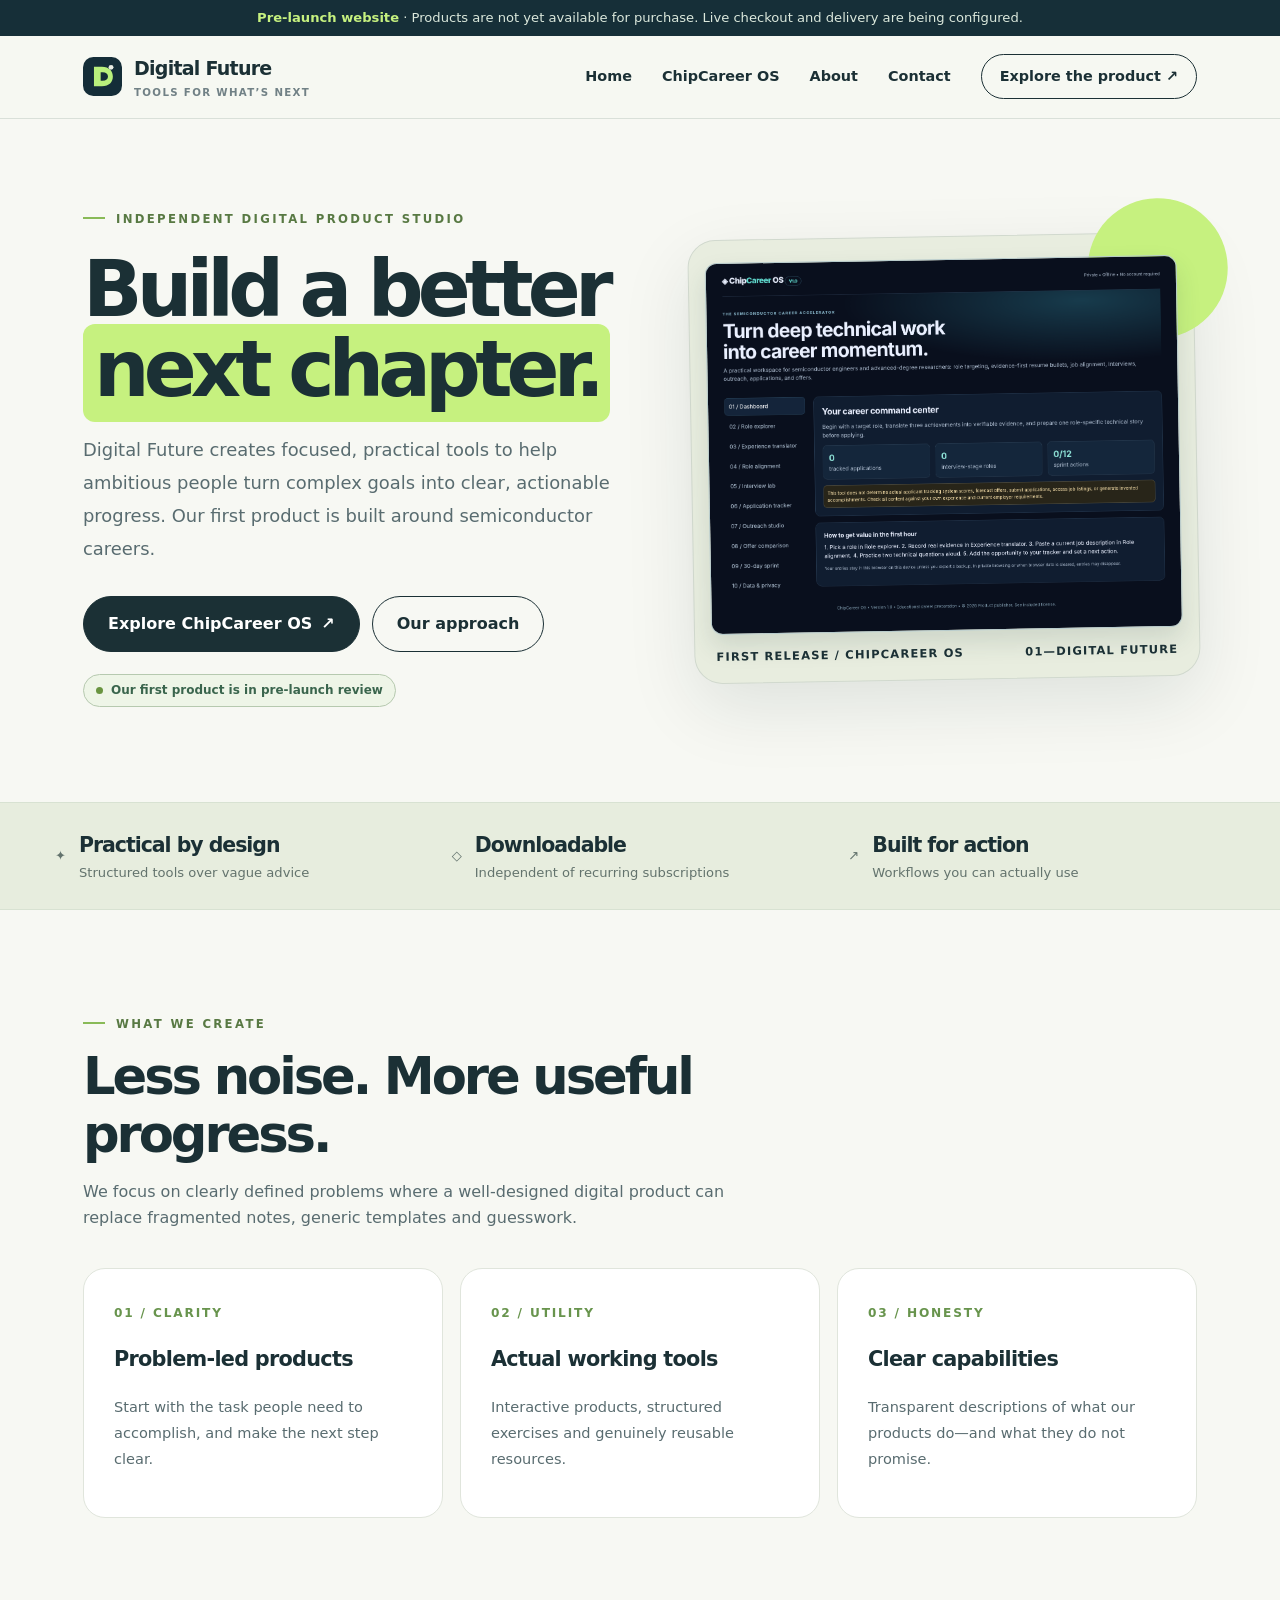
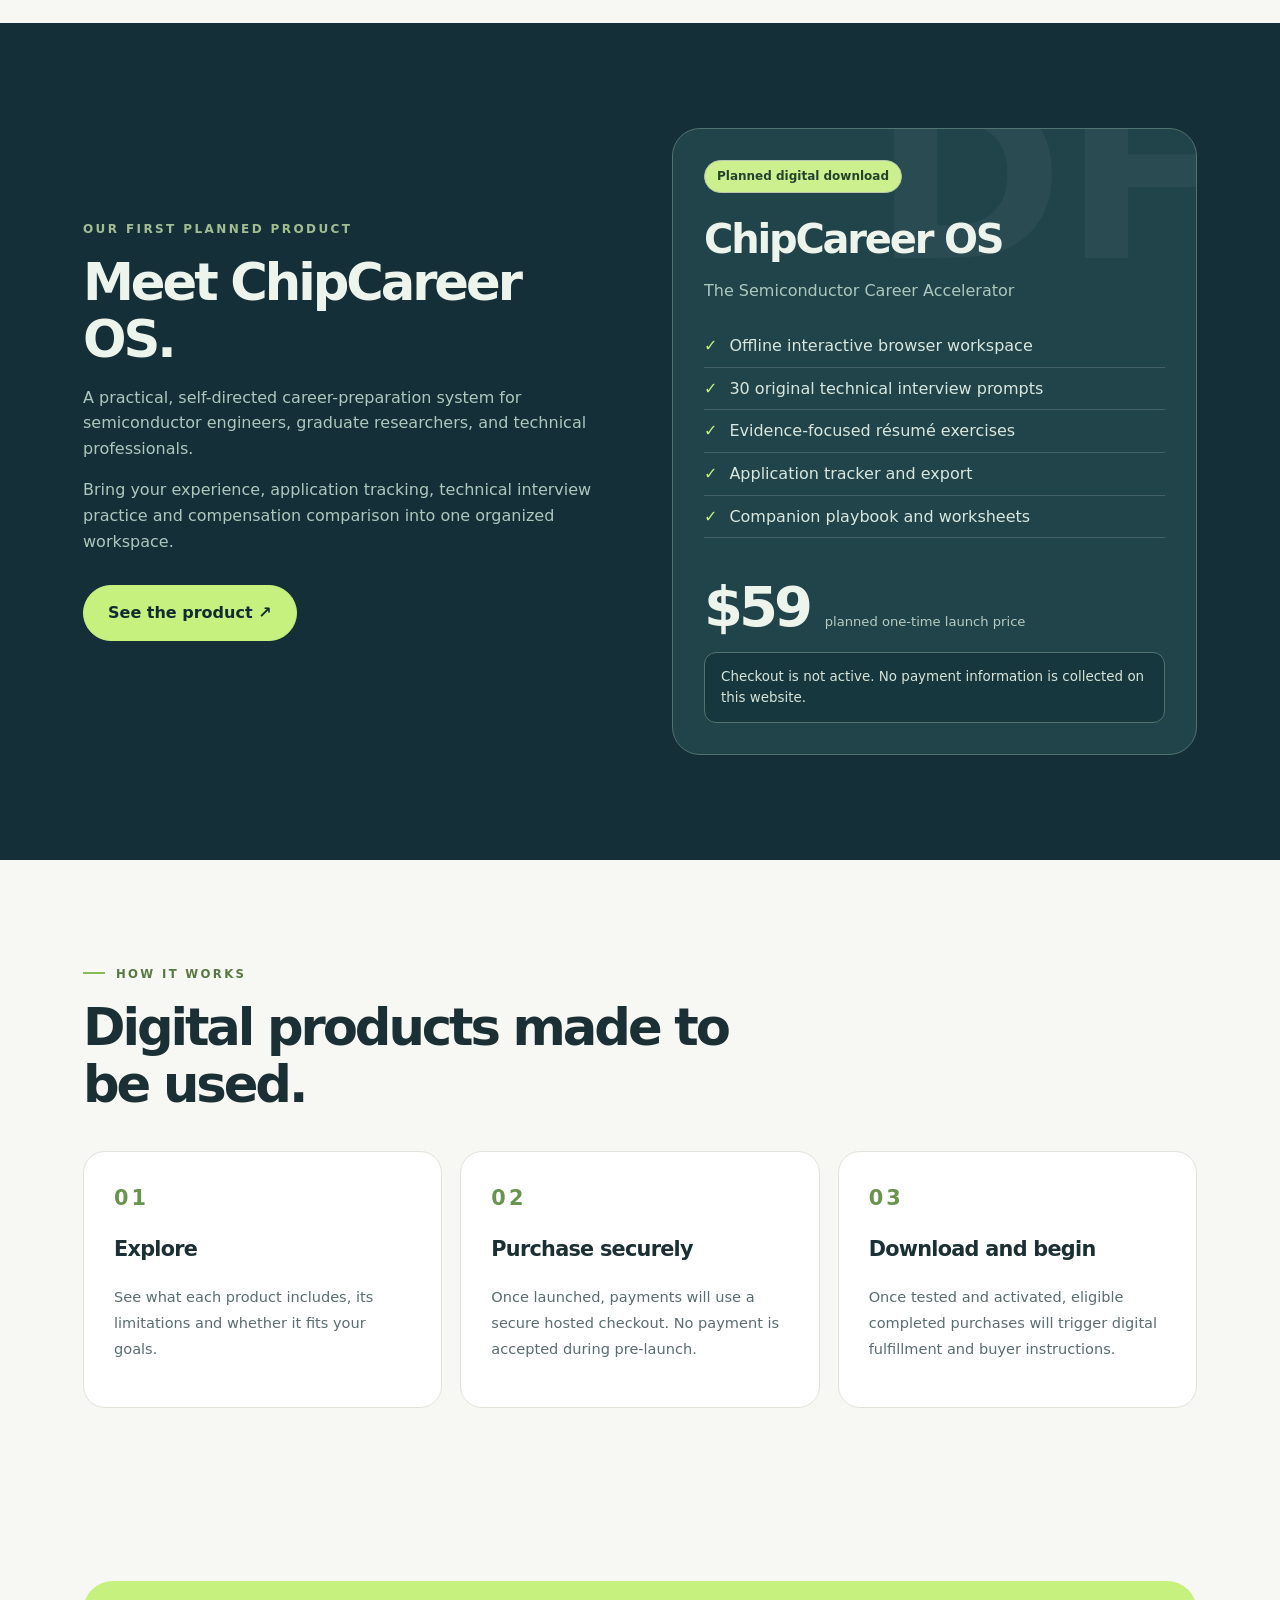
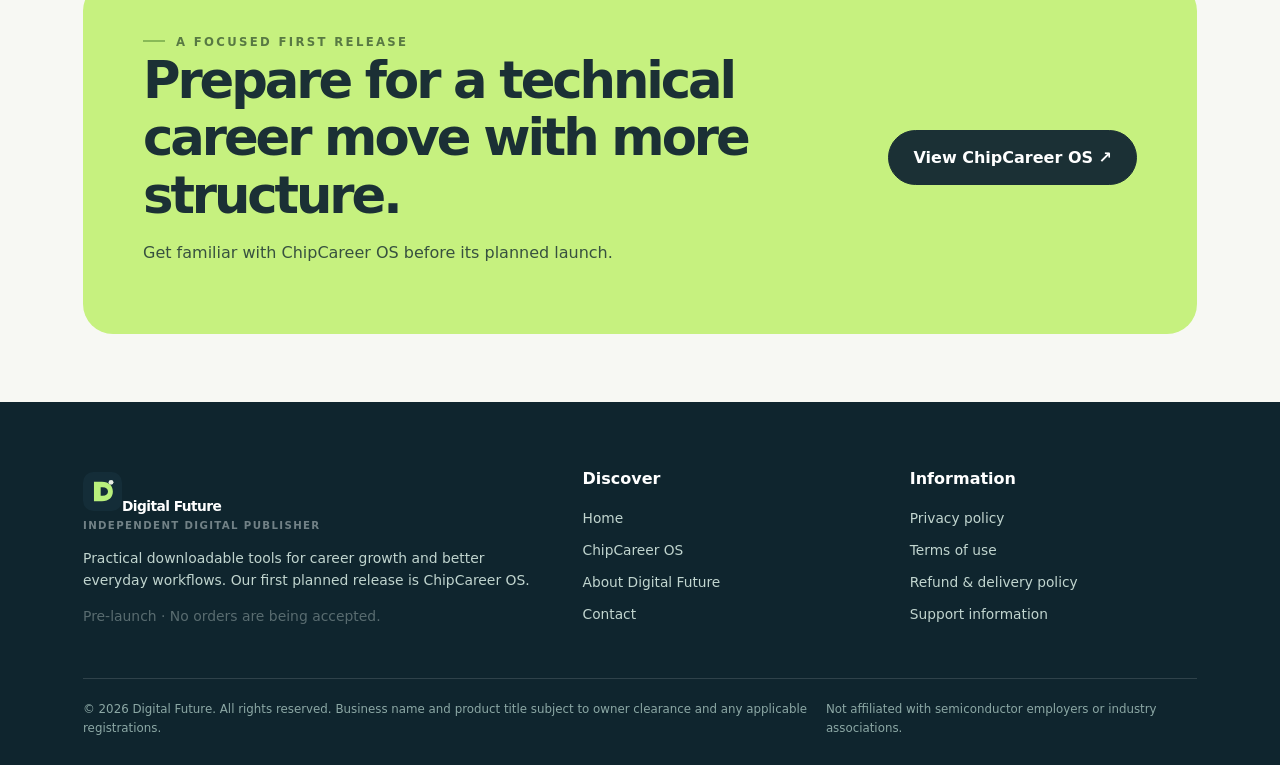
==== index.html @ 2b4f5a39 "Initial Digital Future website" ====
<!doctype html><html lang="en"><head><meta charset="utf-8"><meta name="viewport" content="width=device-width, initial-scale=1"><meta name="theme-color" content="#152f38"><meta name="description" content="Digital Future is an independent digital publisher developing practical career-development tools. Explore our planned first release, ChipCareer OS."><title>Digital products built for what’s next | Digital Future</title><link rel="icon" href="./assets/logo.svg" type="image/svg+xml"><link rel="stylesheet" href="./assets/site.css"></head><body><a class="skip" href="#main">Skip to content</a><div class="notice"><strong>Pre-launch website</strong> · Products are not yet available for purchase. Live checkout and delivery are being configured.</div><div class="navwrap"><div class="container nav"><a href="./index.html" class="logo" aria-label="Digital Future home"><img src="./assets/logo.svg" alt=""><span>Digital Future<small>Tools for what’s next</small></span></a><button class="navtoggle" data-menu aria-expanded="false" aria-controls="navlinks" aria-label="Toggle navigation">☰</button><nav class="links" id="navlinks" aria-label="Main navigation"><a href="./index.html">Home</a><a href="./chipcareer-os.html">ChipCareer OS</a><a href="./about.html">About</a><a href="./contact.html">Contact</a><a class="navaction" href="./chipcareer-os.html">Explore the product ↗</a></nav></div></div><main id="main"><section class="hero"><div class="container herogrid"><div><div class="eyebrow">Independent digital product studio</div><h1>Build a better <span class="highlight">next chapter.</span></h1><p class="lead">Digital Future creates focused, practical tools to help ambitious people turn complex goals into clear, actionable progress. Our first product is built around semiconductor careers.</p><div class="actions"><a class="button" href="./chipcareer-os.html">Explore ChipCareer OS <span aria-hidden="true">↗</span></a><a class="button secondary" href="./about.html">Our approach</a></div><span class="pill"><span class="dot"></span> Our first product is in pre-launch review</span></div><div class="visual"><img src="./assets/chipcareer-preview.png" alt="Preview of ChipCareer OS offline browser application featuring semiconductor career preparation modules" width="1200" height="700"><div class="visualfoot"><span>First release / ChipCareer OS</span><span>01—Digital Future</span></div></div></div></section><div class="strip"><div class="container stripgrid"><div class="stat"><span aria-hidden="true">✦</span><div><b>Practical by design</b><span>Structured tools over vague advice</span></div></div><div class="stat"><span aria-hidden="true">◇</span><div><b>Downloadable</b><span>Independent of recurring subscriptions</span></div></div><div class="stat"><span aria-hidden="true">↗</span><div><b>Built for action</b><span>Workflows you can actually use</span></div></div></div></div><section class="section"><div class="container"><div class="sectionhead"><div class="eyebrow">What we create</div><h2>Less noise. More useful progress.</h2><p>We focus on clearly defined problems where a well-designed digital product can replace fragmented notes, generic templates and guesswork.</p></div><div class="cards"><div class="card"><span class="num">01 / CLARITY</span><h3>Problem-led products</h3><p>Start with the task people need to accomplish, and make the next step clear.</p></div><div class="card"><span class="num">02 / UTILITY</span><h3>Actual working tools</h3><p>Interactive products, structured exercises and genuinely reusable resources.</p></div><div class="card"><span class="num">03 / HONESTY</span><h3>Clear capabilities</h3><p>Transparent descriptions of what our products do—and what they do not promise.</p></div></div></div></section><section class="section dark" id="first-release"><div class="container twocol"><div><div class="kicker">Our first planned product</div><h2>Meet ChipCareer OS.</h2><p>A practical, self-directed career-preparation system for semiconductor engineers, graduate researchers, and technical professionals.</p><p>Bring your experience, application tracking, technical interview practice and compensation comparison into one organized workspace.</p><div class="actions"><a class="button lime" href="./chipcareer-os.html">See the product ↗</a></div></div><div class="productbox"><span class="pill">Planned digital download</span><h3>ChipCareer OS</h3><p>The Semiconductor Career Accelerator</p><ul class="bullets"><li>Offline interactive browser workspace</li><li>30 original technical interview prompts</li><li>Evidence-focused résumé exercises</li><li>Application tracker and export</li><li>Companion playbook and worksheets</li></ul><div class="price">$59 <small>planned one-time launch price</small></div><div class="mutedpanel">Checkout is not active. No payment information is collected on this website.</div></div></div></section><section class="section"><div class="container"><div class="sectionhead"><div class="eyebrow">How it works</div><h2>Digital products made to be used.</h2></div><div class="process"><div class="card"><div class="num">01</div><h3>Explore</h3><p>See what each product includes, its limitations and whether it fits your goals.</p></div><div class="card"><div class="num">02</div><h3>Purchase securely</h3><p>Once launched, payments will use a secure hosted checkout. No payment is accepted during pre-launch.</p></div><div class="card"><div class="num">03</div><h3>Download and begin</h3><p>Once tested and activated, eligible completed purchases will trigger digital fulfillment and buyer instructions.</p></div></div></div></section><section class="section tight"><div class="container"><div class="ctaarea"><div><div class="eyebrow">A focused first release</div><h2>Prepare for a technical career move with more structure.</h2><p>Get familiar with ChipCareer OS before its planned launch.</p></div><a class="button" href="./chipcareer-os.html">View ChipCareer OS ↗</a></div></div></section></main><footer class="footer"><div class="container"><div class="footergrid"><div><a href="./index.html" class="logo"><img src="./assets/logo.svg" alt=""><span>Digital Future<small>Independent digital publisher</small></span></a><p>Practical downloadable tools for career growth and better everyday workflows. Our first planned release is ChipCareer OS.</p><p class="micro">Pre-launch · No orders are being accepted.</p></div><div><h4>Discover</h4><a href="./index.html">Home</a><a href="./chipcareer-os.html">ChipCareer OS</a><a href="./about.html">About Digital Future</a><a href="./contact.html">Contact</a></div><div><h4>Information</h4><a href="./privacy.html">Privacy policy</a><a href="./terms.html">Terms of use</a><a href="./refunds.html">Refund & delivery policy</a><a href="./contact.html">Support information</a></div></div><div class="footbottom"><span>© <span data-year>2026</span> Digital Future. All rights reserved. Business name and product title subject to owner clearance and any applicable registrations.</span><span>Not affiliated with semiconductor employers or industry associations.</span></div></div></footer><script src="./assets/site.js" defer></script></body></html>
---- assets/site.css ----
:root{font-family:Inter,ui-sans-serif,system-ui,-apple-system,BlinkMacSystemFont,"Segoe UI",sans-serif;--bg:#f7f8f3;--ink:#1b3035;--sub:#596c70;--line:#d9e0d9;--accent:#c6f17f;--dark:#152f38;--mint:#e6f5dd;--white:#fff;--shadow:0 24px 70px rgba(13,38,41,.10);color:var(--ink);background:var(--bg);font-synthesis:none}
*{box-sizing:border-box}html{scroll-behavior:smooth}body{margin:0;line-height:1.6}a{color:inherit}button{font:inherit}img{max-width:100%;height:auto}.container{max-width:1170px;margin:auto;padding:0 28px}.skip{position:absolute;left:-999px;top:0;background:#fff;color:#123;padding:10px;z-index:10}.skip:focus{left:10px}.notice{background:#162f38;color:#dbe8dc;font-size:.82rem;line-height:1.5;text-align:center;padding:8px 24px}.notice strong{color:var(--accent)}.navwrap{border-bottom:1px solid var(--line);background:rgba(247,248,243,.94)}.nav{display:flex;align-items:center;justify-content:space-between;min-height:82px;gap:20px}.logo{display:flex;align-items:center;gap:12px;text-decoration:none;font-size:1.19rem;font-weight:850;letter-spacing:-.04em;white-space:nowrap}.logo img{width:39px;height:39px}.logo small{display:block;font-size:.64rem;font-weight:650;letter-spacing:.13em;color:#718186;text-transform:uppercase}.links{display:flex;gap:30px;align-items:center}.links a{text-decoration:none;font-size:.9rem;font-weight:650}.links a:hover,.footer a:hover{color:#547a1d}.navaction{border-radius:100px;border:1px solid var(--ink);padding:10px 18px}.navtoggle{display:none;background:transparent;border:0;font-size:1.3rem;cursor:pointer}.eyebrow{text-transform:uppercase;font-size:.73rem;letter-spacing:.2em;font-weight:900;color:#587943}.eyebrow::before{content:'';display:inline-block;width:22px;height:2px;background:#89ba57;margin:0 11px 4px 0}.hero{padding:91px 0 95px;overflow:hidden}.herogrid{display:grid;grid-template-columns:1.04fr .96fr;gap:60px;align-items:center}.hero h1,h1{font-size:clamp(3.2rem,6.1vw,5.65rem);line-height:1.02;letter-spacing:-.075em;font-weight:850;margin:22px 0 23px}.hero h1 .highlight{background:var(--accent);border-radius:12px;padding:0 11px 8px;box-decoration-break:clone}.lead{font-size:1.12rem;line-height:1.85;color:var(--sub);max-width:550px}.actions{display:flex;flex-wrap:wrap;gap:12px;margin:31px 0 22px}.button{display:inline-flex;gap:9px;align-items:center;justify-content:center;text-decoration:none;border-radius:100px;background:var(--ink);color:#fff;padding:14px 24px;font-weight:750;border:1px solid var(--ink);transition:transform .15s,box-shadow .15s;cursor:pointer}.button:hover{transform:translateY(-2px);box-shadow:0 7px 19px #112a3026}.button.secondary{background:transparent;color:var(--ink)}.button.lime{background:var(--accent);color:#102b32;border-color:var(--accent)}.button.disabled{background:#9eaeaa;color:#eef3ec;border-color:#9eaeaa;cursor:not-allowed;pointer-events:none;box-shadow:none}.micro{font-size:.8rem;color:var(--sub)}.micro strong{color:#2c5143}.visual{position:relative;padding:22px 16px 17px;background:#e8eddf;border-radius:28px;border:1px solid #d1d9ce;transform:rotate(-1deg);box-shadow:var(--shadow)}.visual:before{content:'';position:absolute;width:140px;height:140px;border-radius:50%;background:var(--accent);right:-35px;top:-35px;z-index:-1}.visual img{border-radius:12px;border:1px solid #b6cacb;display:block;width:100%;box-shadow:0 12px 24px #25413c22}.visualfoot{display:flex;align-items:center;justify-content:space-between;padding:13px 5px 0;font-size:.72rem;text-transform:uppercase;letter-spacing:.1em;font-weight:850}.pill{display:inline-flex;align-items:center;gap:8px;padding:6px 12px;border:1px solid #b6c9af;background:#eef5e7;border-radius:90px;color:#3a654d;font-size:.75rem;font-weight:750}.dot{width:7px;height:7px;border-radius:50%;background:#699440}.strip{background:#e7edde;border-top:1px solid #d8e2d2;border-bottom:1px solid #d8e2d2}.stripgrid{display:grid;grid-template-columns:repeat(3,1fr);gap:20px;padding:26px 0}.stat{display:flex;gap:13px;align-items:center}.stat b{font-size:1.28rem;letter-spacing:-.05em}.stat span{display:block;font-size:.82rem;color:#63736d}.stat svg{flex:none}.section{padding:105px 0}.section.tight{padding:68px 0}.sectionhead{max-width:680px;margin-bottom:38px}.section h2,h2{font-size:clamp(2.15rem,4vw,3.5rem);line-height:1.12;letter-spacing:-.06em;margin:15px 0}.section p{color:var(--sub)}.cards{display:grid;grid-template-columns:repeat(3,1fr);gap:17px}.card{background:#fff;border:1px solid #e0e5dc;border-radius:22px;padding:30px;min-height:248px;transition:transform .15s}.card:hover{transform:translateY(-3px)}.num{color:#68944d;font-size:.76rem;font-weight:850;letter-spacing:.15em}.card h3{font-size:1.3rem;letter-spacing:-.035em;line-height:1.3}.card p{font-size:.91rem;line-height:1.8}.dark{background:var(--dark);color:#ecf4ec}.dark p,.dark .eyebrow{color:#acc8bd}.twocol{display:grid;grid-template-columns:1fr 1fr;align-items:center;gap:64px}.productbox{background:#21434a;border:1px solid #52736e;border-radius:28px;padding:31px;position:relative;overflow:hidden}.productbox:after{content:'DF';position:absolute;right:-25px;top:-65px;color:#ffffff0b;font-weight:900;font-size:230px;line-height:1}.productbox>*{position:relative;z-index:1}.productbox .pill{background:#ccf08d;color:#24422e}.productbox h3{font-size:2.5rem;letter-spacing:-.055em;line-height:1.12;margin:24px 0 10px}.price{font-size:3.5rem;font-weight:850;letter-spacing:-.07em;margin-top:24px}.price small{font-size:.82rem;letter-spacing:0;font-weight:500;color:#b7ccc1}.bullets{list-style:none;padding:0;margin:22px 0}.bullets li{padding:8px 0;border-bottom:1px solid #ffffff27;color:#d8e7dd}.bullets li:before{content:'✓';color:var(--accent);font-weight:900;margin-right:12px}.mutedpanel{border:1px solid #52736e;border-radius:12px;background:#17373e;padding:13px 16px;color:#d7e4d7;font-size:.84rem}.process{display:grid;grid-template-columns:repeat(3,1fr);gap:18px}.process .card{min-height:215px}.process .card .num{font-size:1.3rem}.faq{max-width:850px}.faq details{border-bottom:1px solid #cfdad1;padding:18px 2px}.faq summary{cursor:pointer;font-weight:750}.faq details p{max-width:720px}.ctaarea{background:var(--accent);border-radius:30px;padding:52px 60px;display:flex;justify-content:space-between;align-items:center;gap:30px}.ctaarea h2{max-width:610px;margin:0}.ctaarea p{color:#37513f}.footer{background:#0f252e;color:#c1d5cf;padding:60px 0 27px}.footergrid{display:grid;grid-template-columns:1.6fr 1fr 1fr;gap:40px}.footer h4{color:#fff;margin:4px 0 16px}.footer a{display:block;color:#c1d5cf;font-size:.86rem;text-decoration:none;margin:10px 0}.footer p{font-size:.87rem}.footer .logo{color:#fff}.footbottom{border-top:1px solid #ffffff22;margin-top:37px;padding-top:21px;display:flex;gap:15px;justify-content:space-between;color:#8ca8a5;font-size:.74rem}.pagehero{padding:77px 0 52px;max-width:860px}.pagehero h1{font-size:clamp(2.8rem,5vw,4.75rem)}.pagehero p{color:var(--sub);font-size:1.1rem}.prose{max-width:860px;padding-bottom:100px}.prose h2{font-size:1.5rem;margin-top:38px}.prose h3{margin-top:28px}.prose p,.prose li{color:#52666a}.prose li{margin:10px 0}.prose a{color:#426929}.info{padding:20px 24px;border-left:4px solid #8eaf5b;background:#e8f1dd;border-radius:0 12px 12px 0;margin:24px 0}.info p{margin:0}.contactcard{border:1px solid #dce3d8;background:#fff;border-radius:20px;padding:25px;margin:22px 0}.placeholder{color:#9b5632;font-weight:800}.kicker{color:#a3bd93;text-transform:uppercase;letter-spacing:.2em;font-size:.75rem;font-weight:850}.prelaunch{border-radius:10px;background:#e4edd9;color:#264138;border:1px solid #c7d7bd;padding:11px 14px;font-size:.83rem}.producthero{padding:72px 0 100px}.producthero h1{font-size:clamp(3rem,5vw,4.5rem)}.producthero .visual{transform:none}.crumb{font-size:.8rem;color:#758781}.crumb a{text-decoration:none}.pagecards{display:grid;grid-template-columns:repeat(2,1fr);gap:16px}.pagecards .card{min-height:200px}a:focus-visible,button:focus-visible,summary:focus-visible{outline:3px solid #699c49;outline-offset:3px}@media(max-width:900px){.links{gap:17px}.herogrid,.twocol{gap:30px}.cards{grid-template-columns:repeat(2,1fr)}}@media(max-width:720px){.container{padding:0 20px}.nav{min-height:70px}.navtoggle{display:block}.links{display:none;position:absolute;z-index:5;left:0;right:0;top:102px;background:var(--bg);padding:24px;box-shadow:var(--shadow);flex-direction:column;align-items:flex-start}.links.open{display:flex}.herogrid,.twocol,.footergrid{grid-template-columns:1fr}.hero{padding:60px 0 70px}.hero h1,h1{font-size:3.25rem}.visual{margin:12px 12px}.section{padding:70px 0}.cards,.process,.stripgrid,.pagecards{grid-template-columns:1fr}.stat{padding:3px}.ctaarea{flex-direction:column;align-items:flex-start;padding:32px}.producthero{padding:48px 0}.footer{padding-top:45px}.footbottom{flex-direction:column}.pagehero{padding:50px 0 25px}.price{font-size:3rem}}@media(prefers-reduced-motion:reduce){*,*:before,*:after{scroll-behavior:auto!important;transition:none!important}}
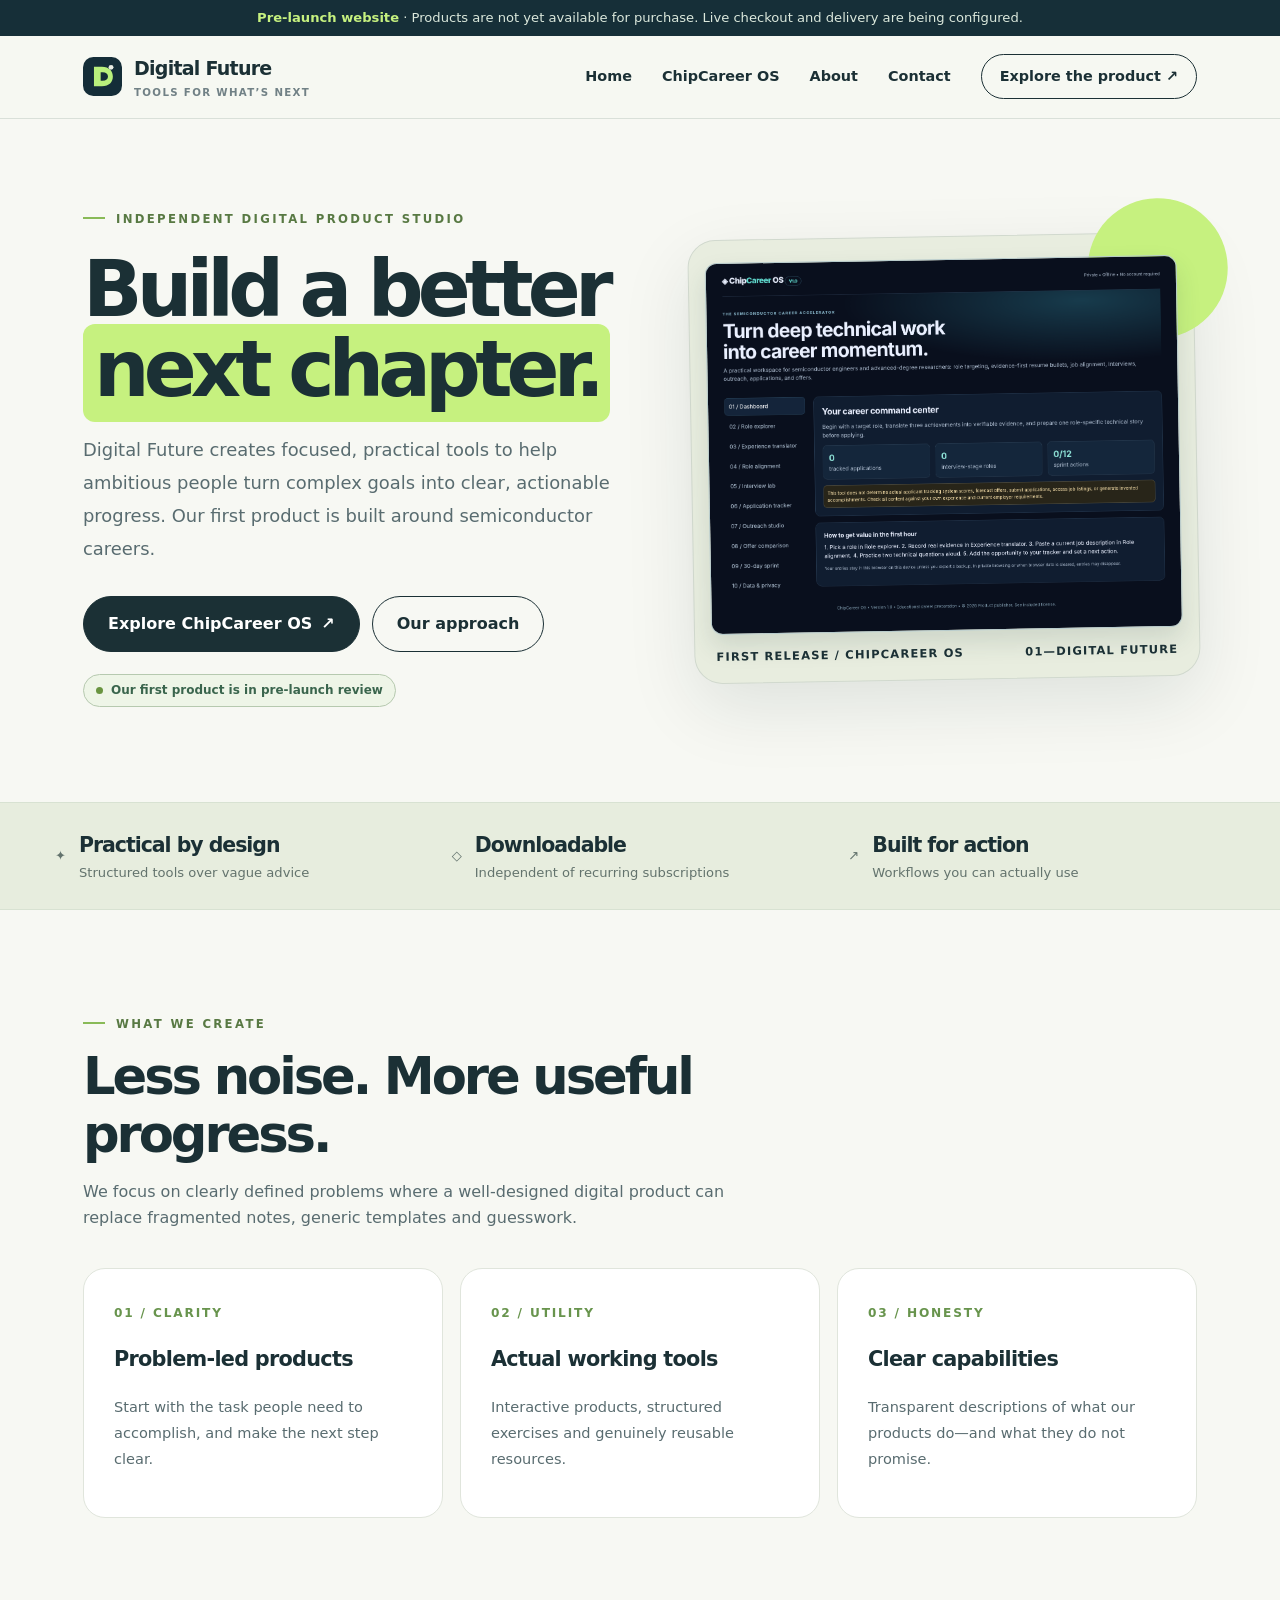
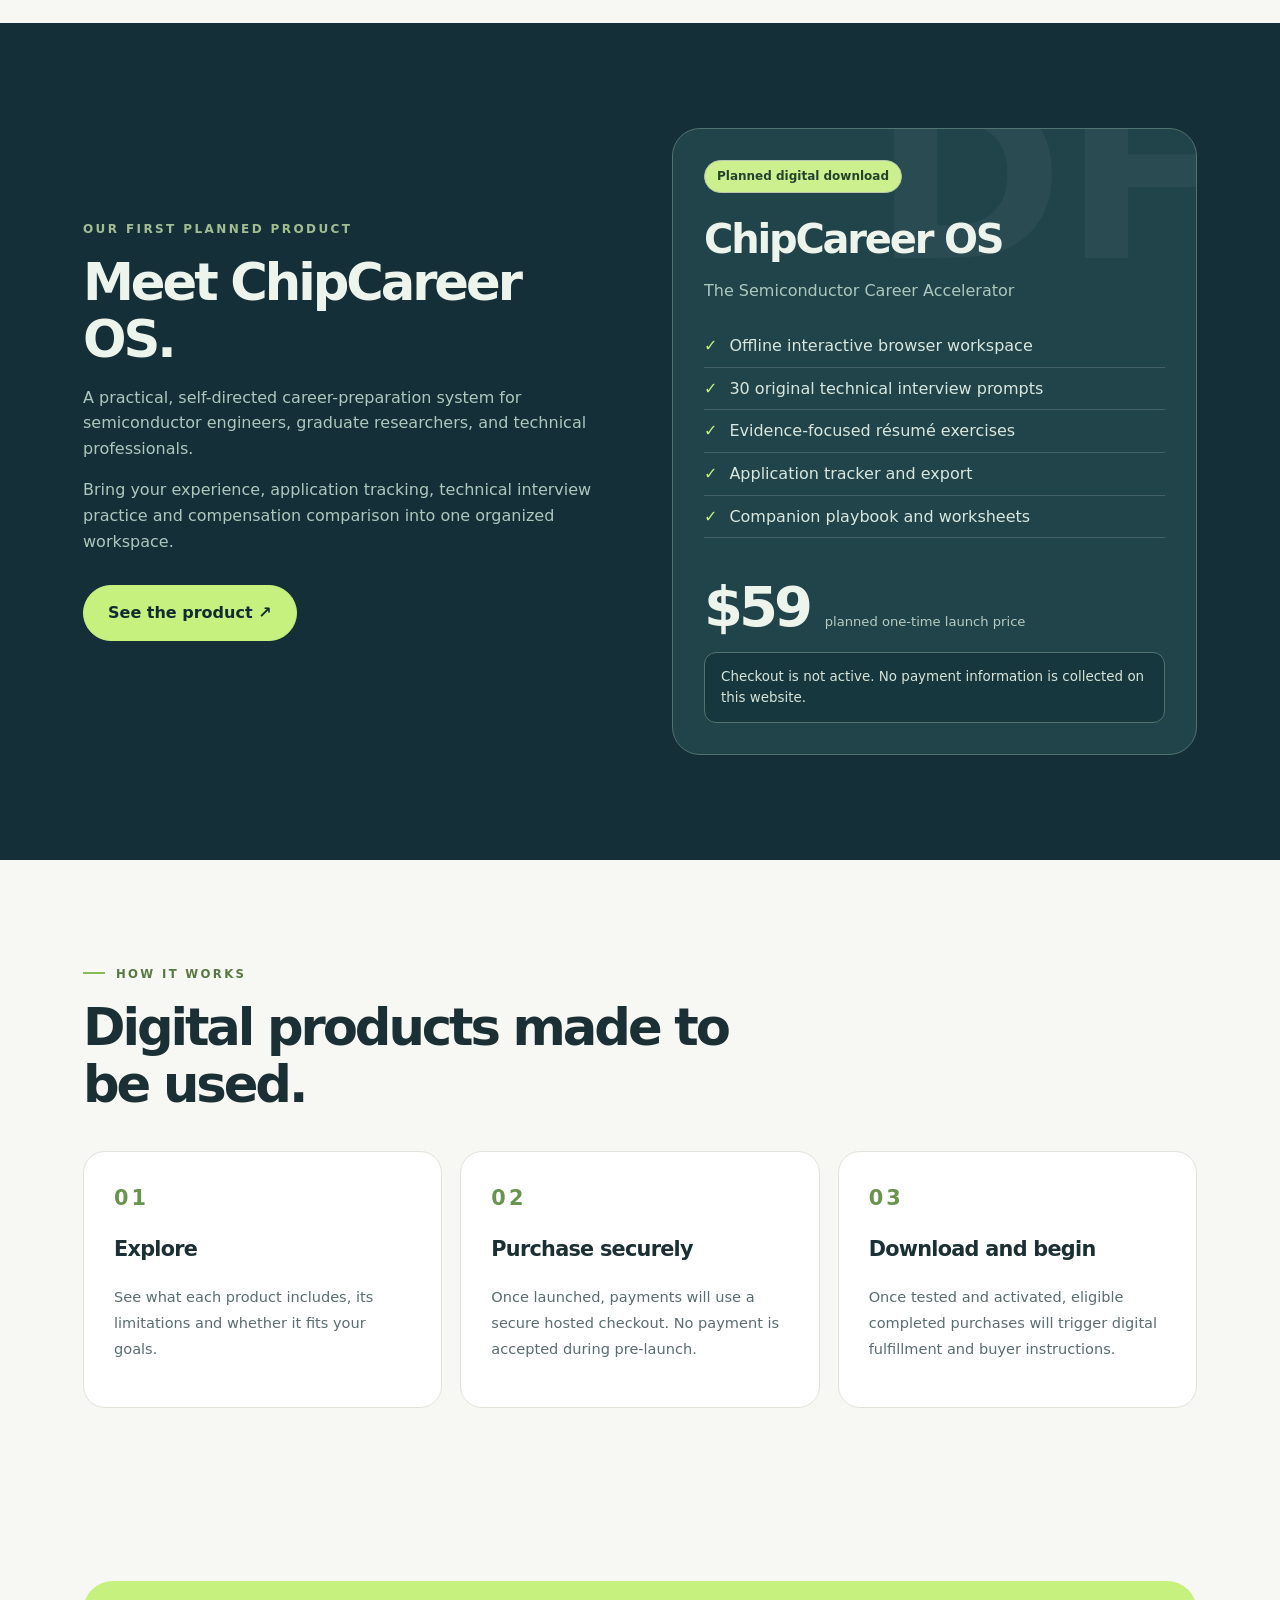
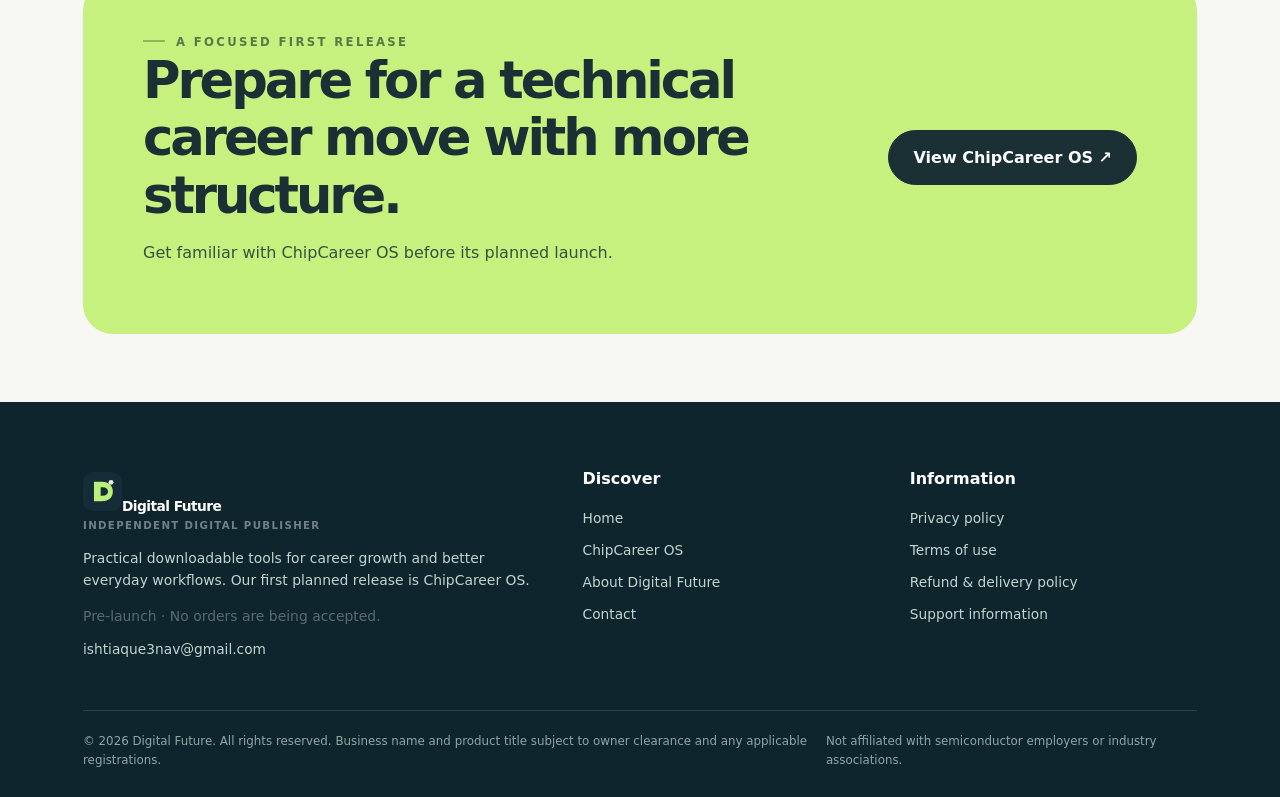
==== commit a93732b4: "Add Digital Future support contact and update prelaunch policies" ====
--- a/index.html
+++ b/index.html
@@ -1 +1 @@
-<!doctype html><html lang="en"><head><meta charset="utf-8"><meta name="viewport" content="width=device-width, initial-scale=1"><meta name="theme-color" content="#152f38"><meta name="description" content="Digital Future is an independent digital publisher developing practical career-development tools. Explore our planned first release, ChipCareer OS."><title>Digital products built for what’s next | Digital Future</title><link rel="icon" href="./assets/logo.svg" type="image/svg+xml"><link rel="stylesheet" href="./assets/site.css"></head><body><a class="skip" href="#main">Skip to content</a><div class="notice"><strong>Pre-launch website</strong> · Products are not yet available for purchase. Live checkout and delivery are being configured.</div><div class="navwrap"><div class="container nav"><a href="./index.html" class="logo" aria-label="Digital Future home"><img src="./assets/logo.svg" alt=""><span>Digital Future<small>Tools for what’s next</small></span></a><button class="navtoggle" data-menu aria-expanded="false" aria-controls="navlinks" aria-label="Toggle navigation">☰</button><nav class="links" id="navlinks" aria-label="Main navigation"><a href="./index.html">Home</a><a href="./chipcareer-os.html">ChipCareer OS</a><a href="./about.html">About</a><a href="./contact.html">Contact</a><a class="navaction" href="./chipcareer-os.html">Explore the product ↗</a></nav></div></div><main id="main"><section class="hero"><div class="container herogrid"><div><div class="eyebrow">Independent digital product studio</div><h1>Build a better <span class="highlight">next chapter.</span></h1><p class="lead">Digital Future creates focused, practical tools to help ambitious people turn complex goals into clear, actionable progress. Our first product is built around semiconductor careers.</p><div class="actions"><a class="button" href="./chipcareer-os.html">Explore ChipCareer OS <span aria-hidden="true">↗</span></a><a class="button secondary" href="./about.html">Our approach</a></div><span class="pill"><span class="dot"></span> Our first product is in pre-launch review</span></div><div class="visual"><img src="./assets/chipcareer-preview.png" alt="Preview of ChipCareer OS offline browser application featuring semiconductor career preparation modules" width="1200" height="700"><div class="visualfoot"><span>First release / ChipCareer OS</span><span>01—Digital Future</span></div></div></div></section><div class="strip"><div class="container stripgrid"><div class="stat"><span aria-hidden="true">✦</span><div><b>Practical by design</b><span>Structured tools over vague advice</span></div></div><div class="stat"><span aria-hidden="true">◇</span><div><b>Downloadable</b><span>Independent of recurring subscriptions</span></div></div><div class="stat"><span aria-hidden="true">↗</span><div><b>Built for action</b><span>Workflows you can actually use</span></div></div></div></div><section class="section"><div class="container"><div class="sectionhead"><div class="eyebrow">What we create</div><h2>Less noise. More useful progress.</h2><p>We focus on clearly defined problems where a well-designed digital product can replace fragmented notes, generic templates and guesswork.</p></div><div class="cards"><div class="card"><span class="num">01 / CLARITY</span><h3>Problem-led products</h3><p>Start with the task people need to accomplish, and make the next step clear.</p></div><div class="card"><span class="num">02 / UTILITY</span><h3>Actual working tools</h3><p>Interactive products, structured exercises and genuinely reusable resources.</p></div><div class="card"><span class="num">03 / HONESTY</span><h3>Clear capabilities</h3><p>Transparent descriptions of what our products do—and what they do not promise.</p></div></div></div></section><section class="section dark" id="first-release"><div class="container twocol"><div><div class="kicker">Our first planned product</div><h2>Meet ChipCareer OS.</h2><p>A practical, self-directed career-preparation system for semiconductor engineers, graduate researchers, and technical professionals.</p><p>Bring your experience, application tracking, technical interview practice and compensation comparison into one organized workspace.</p><div class="actions"><a class="button lime" href="./chipcareer-os.html">See the product ↗</a></div></div><div class="productbox"><span class="pill">Planned digital download</span><h3>ChipCareer OS</h3><p>The Semiconductor Career Accelerator</p><ul class="bullets"><li>Offline interactive browser workspace</li><li>30 original technical interview prompts</li><li>Evidence-focused résumé exercises</li><li>Application tracker and export</li><li>Companion playbook and worksheets</li></ul><div class="price">$59 <small>planned one-time launch price</small></div><div class="mutedpanel">Checkout is not active. No payment information is collected on this website.</div></div></div></section><section class="section"><div class="container"><div class="sectionhead"><div class="eyebrow">How it works</div><h2>Digital products made to be used.</h2></div><div class="process"><div class="card"><div class="num">01</div><h3>Explore</h3><p>See what each product includes, its limitations and whether it fits your goals.</p></div><div class="card"><div class="num">02</div><h3>Purchase securely</h3><p>Once launched, payments will use a secure hosted checkout. No payment is accepted during pre-launch.</p></div><div class="card"><div class="num">03</div><h3>Download and begin</h3><p>Once tested and activated, eligible completed purchases will trigger digital fulfillment and buyer instructions.</p></div></div></div></section><section class="section tight"><div class="container"><div class="ctaarea"><div><div class="eyebrow">A focused first release</div><h2>Prepare for a technical career move with more structure.</h2><p>Get familiar with ChipCareer OS before its planned launch.</p></div><a class="button" href="./chipcareer-os.html">View ChipCareer OS ↗</a></div></div></section></main><footer class="footer"><div class="container"><div class="footergrid"><div><a href="./index.html" class="logo"><img src="./assets/logo.svg" alt=""><span>Digital Future<small>Independent digital publisher</small></span></a><p>Practical downloadable tools for career growth and better everyday workflows. Our first planned release is ChipCareer OS.</p><p class="micro">Pre-launch · No orders are being accepted.</p></div><div><h4>Discover</h4><a href="./index.html">Home</a><a href="./chipcareer-os.html">ChipCareer OS</a><a href="./about.html">About Digital Future</a><a href="./contact.html">Contact</a></div><div><h4>Information</h4><a href="./privacy.html">Privacy policy</a><a href="./terms.html">Terms of use</a><a href="./refunds.html">Refund & delivery policy</a><a href="./contact.html">Support information</a></div></div><div class="footbottom"><span>© <span data-year>2026</span> Digital Future. All rights reserved. Business name and product title subject to owner clearance and any applicable registrations.</span><span>Not affiliated with semiconductor employers or industry associations.</span></div></div></footer><script src="./assets/site.js" defer></script></body></html>+<!doctype html><html lang="en"><head><meta charset="utf-8"><meta name="viewport" content="width=device-width, initial-scale=1"><meta name="theme-color" content="#152f38"><meta name="description" content="Digital Future is an independent digital publisher developing practical career-development tools. Explore our planned first release, ChipCareer OS."><title>Digital products built for what’s next | Digital Future</title><link rel="icon" href="./assets/logo.svg" type="image/svg+xml"><link rel="stylesheet" href="./assets/site.css"></head><body><a class="skip" href="#main">Skip to content</a><div class="notice"><strong>Pre-launch website</strong> · Products are not yet available for purchase. Live checkout and delivery are being configured.</div><div class="navwrap"><div class="container nav"><a href="./index.html" class="logo" aria-label="Digital Future home"><img src="./assets/logo.svg" alt=""><span>Digital Future<small>Tools for what’s next</small></span></a><button class="navtoggle" data-menu aria-expanded="false" aria-controls="navlinks" aria-label="Toggle navigation">☰</button><nav class="links" id="navlinks" aria-label="Main navigation"><a href="./index.html">Home</a><a href="./chipcareer-os.html">ChipCareer OS</a><a href="./about.html">About</a><a href="./contact.html">Contact</a><a class="navaction" href="./chipcareer-os.html">Explore the product ↗</a></nav></div></div><main id="main"><section class="hero"><div class="container herogrid"><div><div class="eyebrow">Independent digital product studio</div><h1>Build a better <span class="highlight">next chapter.</span></h1><p class="lead">Digital Future creates focused, practical tools to help ambitious people turn complex goals into clear, actionable progress. Our first product is built around semiconductor careers.</p><div class="actions"><a class="button" href="./chipcareer-os.html">Explore ChipCareer OS <span aria-hidden="true">↗</span></a><a class="button secondary" href="./about.html">Our approach</a></div><span class="pill"><span class="dot"></span> Our first product is in pre-launch review</span></div><div class="visual"><img src="./assets/chipcareer-preview.png" alt="Preview of ChipCareer OS offline browser application featuring semiconductor career preparation modules" width="1200" height="700"><div class="visualfoot"><span>First release / ChipCareer OS</span><span>01—Digital Future</span></div></div></div></section><div class="strip"><div class="container stripgrid"><div class="stat"><span aria-hidden="true">✦</span><div><b>Practical by design</b><span>Structured tools over vague advice</span></div></div><div class="stat"><span aria-hidden="true">◇</span><div><b>Downloadable</b><span>Independent of recurring subscriptions</span></div></div><div class="stat"><span aria-hidden="true">↗</span><div><b>Built for action</b><span>Workflows you can actually use</span></div></div></div></div><section class="section"><div class="container"><div class="sectionhead"><div class="eyebrow">What we create</div><h2>Less noise. More useful progress.</h2><p>We focus on clearly defined problems where a well-designed digital product can replace fragmented notes, generic templates and guesswork.</p></div><div class="cards"><div class="card"><span class="num">01 / CLARITY</span><h3>Problem-led products</h3><p>Start with the task people need to accomplish, and make the next step clear.</p></div><div class="card"><span class="num">02 / UTILITY</span><h3>Actual working tools</h3><p>Interactive products, structured exercises and genuinely reusable resources.</p></div><div class="card"><span class="num">03 / HONESTY</span><h3>Clear capabilities</h3><p>Transparent descriptions of what our products do—and what they do not promise.</p></div></div></div></section><section class="section dark" id="first-release"><div class="container twocol"><div><div class="kicker">Our first planned product</div><h2>Meet ChipCareer OS.</h2><p>A practical, self-directed career-preparation system for semiconductor engineers, graduate researchers, and technical professionals.</p><p>Bring your experience, application tracking, technical interview practice and compensation comparison into one organized workspace.</p><div class="actions"><a class="button lime" href="./chipcareer-os.html">See the product ↗</a></div></div><div class="productbox"><span class="pill">Planned digital download</span><h3>ChipCareer OS</h3><p>The Semiconductor Career Accelerator</p><ul class="bullets"><li>Offline interactive browser workspace</li><li>30 original technical interview prompts</li><li>Evidence-focused résumé exercises</li><li>Application tracker and export</li><li>Companion playbook and worksheets</li></ul><div class="price">$59 <small>planned one-time launch price</small></div><div class="mutedpanel">Checkout is not active. No payment information is collected on this website.</div></div></div></section><section class="section"><div class="container"><div class="sectionhead"><div class="eyebrow">How it works</div><h2>Digital products made to be used.</h2></div><div class="process"><div class="card"><div class="num">01</div><h3>Explore</h3><p>See what each product includes, its limitations and whether it fits your goals.</p></div><div class="card"><div class="num">02</div><h3>Purchase securely</h3><p>Once launched, payments will use a secure hosted checkout. No payment is accepted during pre-launch.</p></div><div class="card"><div class="num">03</div><h3>Download and begin</h3><p>Once tested and activated, eligible completed purchases will trigger digital fulfillment and buyer instructions.</p></div></div></div></section><section class="section tight"><div class="container"><div class="ctaarea"><div><div class="eyebrow">A focused first release</div><h2>Prepare for a technical career move with more structure.</h2><p>Get familiar with ChipCareer OS before its planned launch.</p></div><a class="button" href="./chipcareer-os.html">View ChipCareer OS ↗</a></div></div></section></main><footer class="footer"><div class="container"><div class="footergrid"><div><a href="./index.html" class="logo"><img src="./assets/logo.svg" alt=""><span>Digital Future<small>Independent digital publisher</small></span></a><p>Practical downloadable tools for career growth and better everyday workflows. Our first planned release is ChipCareer OS.</p><p class="micro">Pre-launch · No orders are being accepted. <a href="mailto:ishtiaque3nav@gmail.com">ishtiaque3nav@gmail.com</a></p></div><div><h4>Discover</h4><a href="./index.html">Home</a><a href="./chipcareer-os.html">ChipCareer OS</a><a href="./about.html">About Digital Future</a><a href="./contact.html">Contact</a></div><div><h4>Information</h4><a href="./privacy.html">Privacy policy</a><a href="./terms.html">Terms of use</a><a href="./refunds.html">Refund & delivery policy</a><a href="./contact.html">Support information</a></div></div><div class="footbottom"><span>© <span data-year>2026</span> Digital Future. All rights reserved. Business name and product title subject to owner clearance and any applicable registrations.</span><span>Not affiliated with semiconductor employers or industry associations.</span></div></div></footer><script src="./assets/site.js" defer></script></body></html>
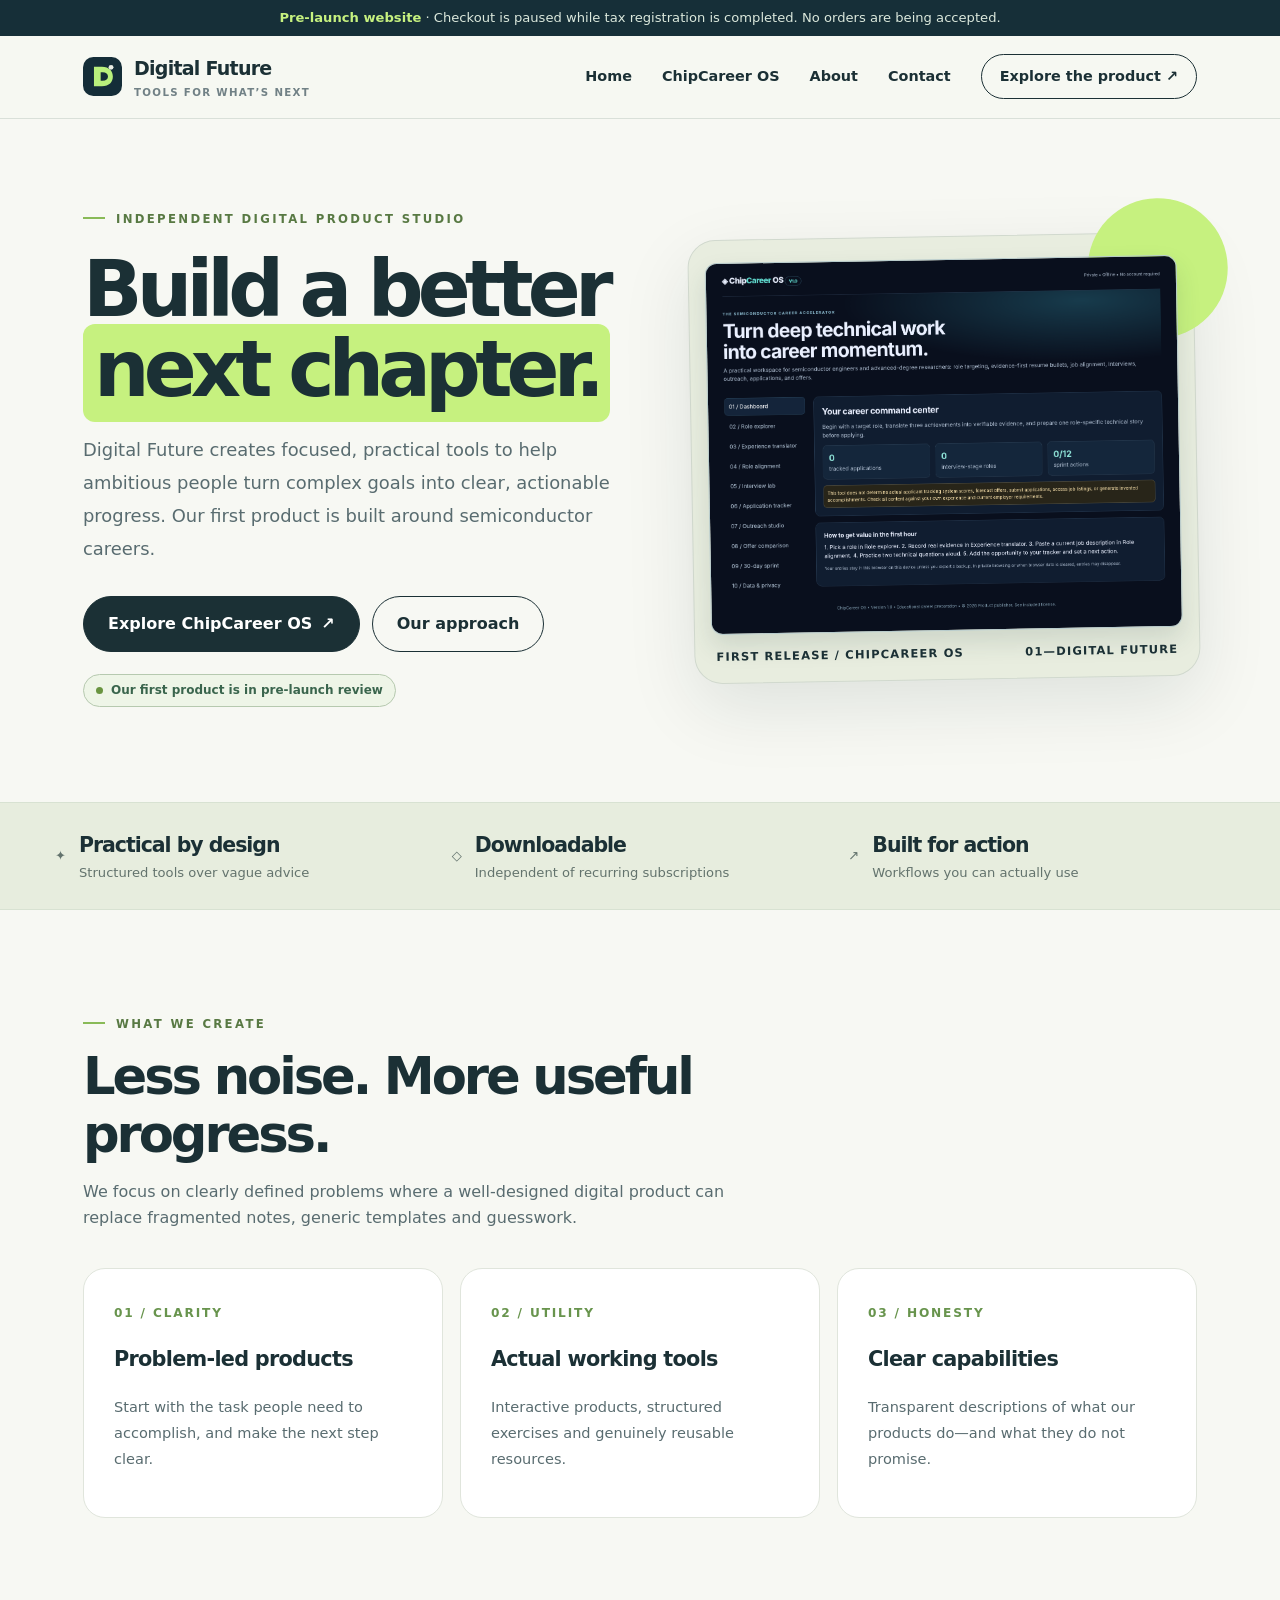
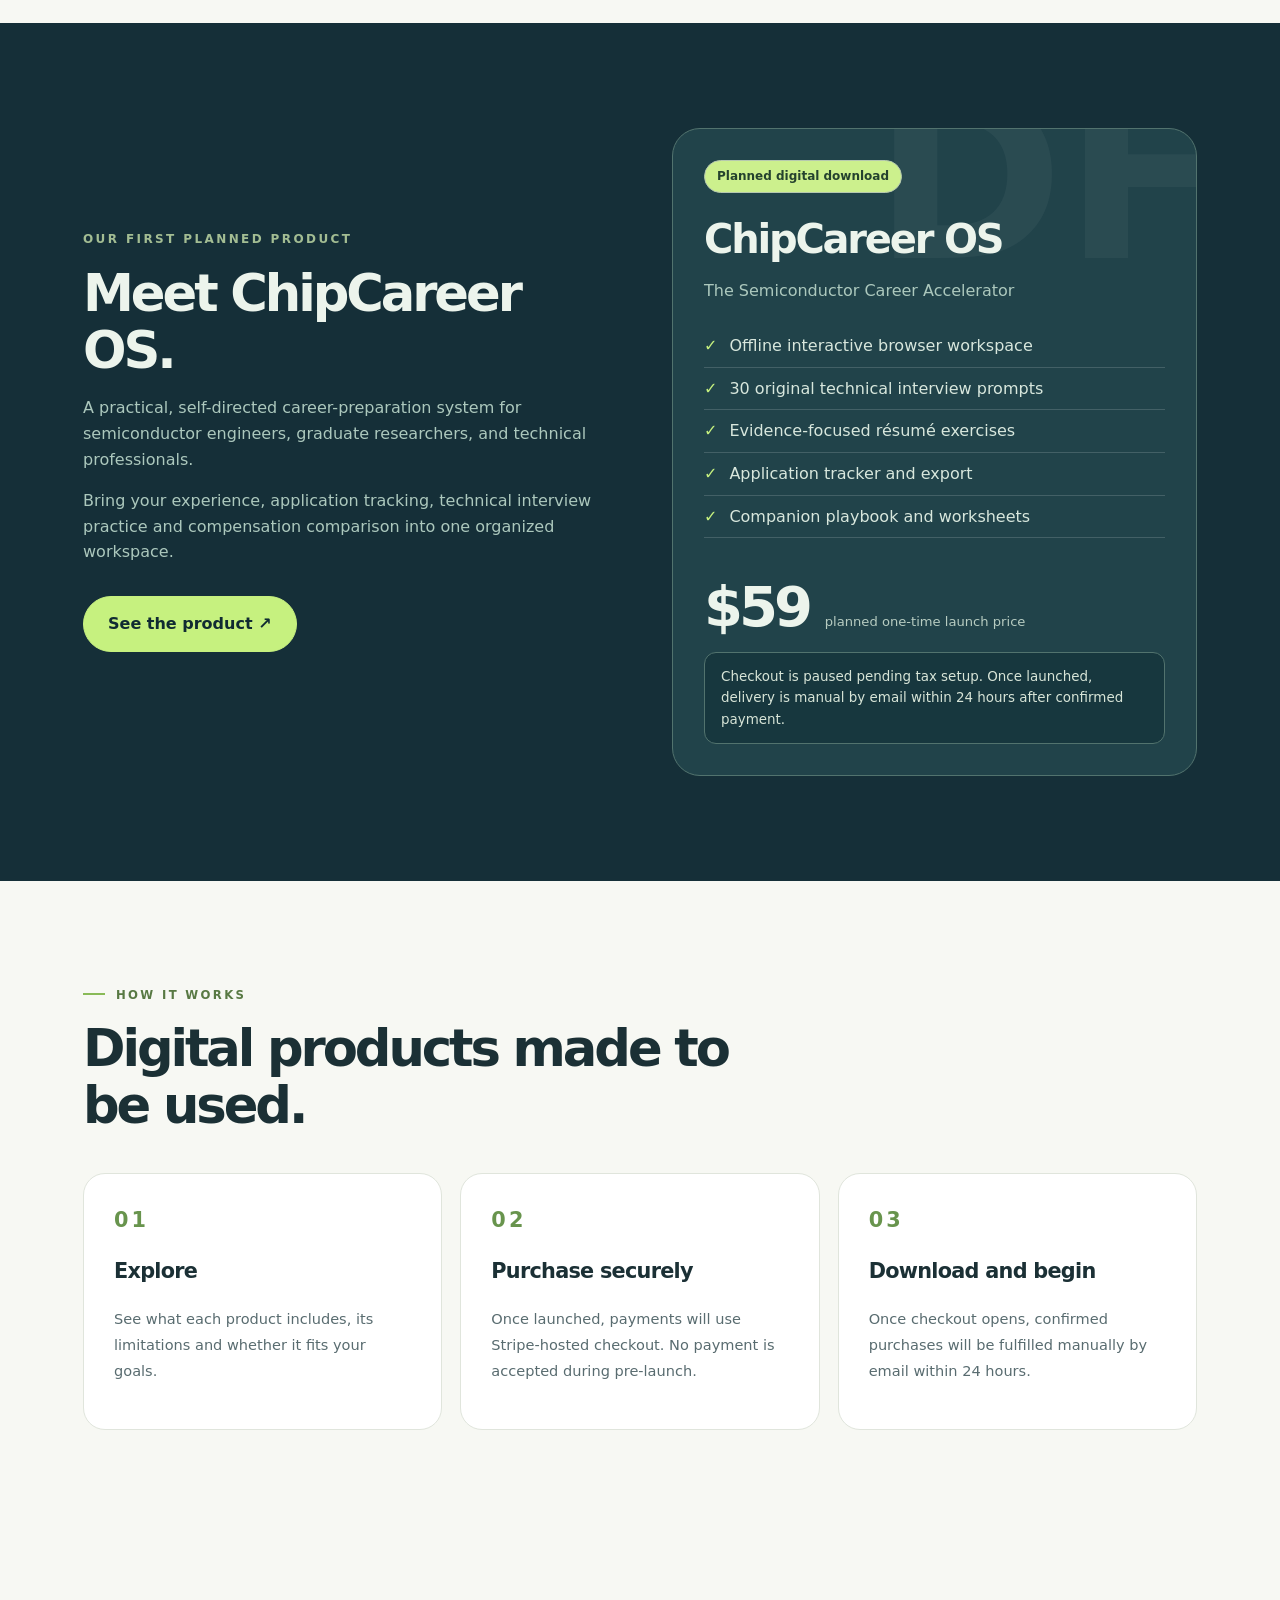
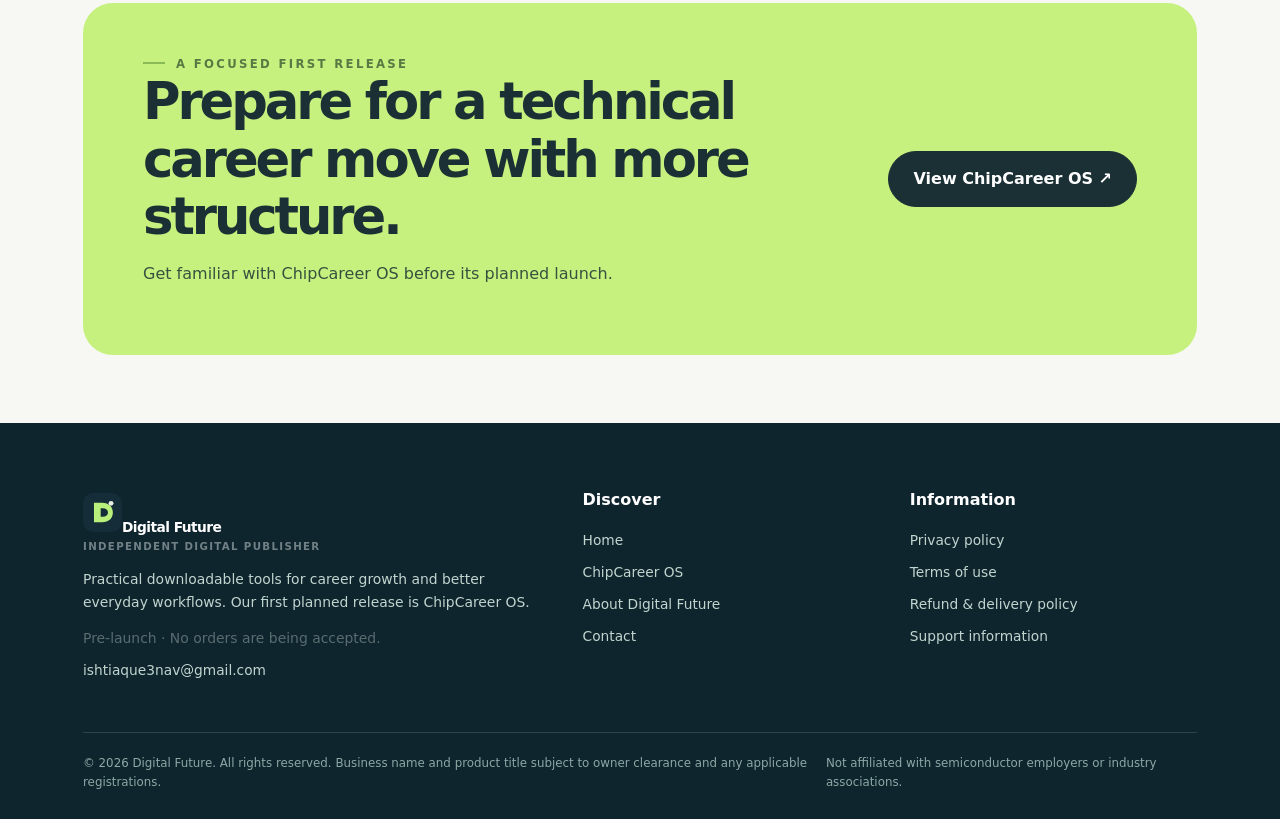
==== commit 8004e0df: "Align storefront prelaunch messaging and stage inactive Stripe checkout" ====
--- a/index.html
+++ b/index.html
@@ -1 +1 @@
-<!doctype html><html lang="en"><head><meta charset="utf-8"><meta name="viewport" content="width=device-width, initial-scale=1"><meta name="theme-color" content="#152f38"><meta name="description" content="Digital Future is an independent digital publisher developing practical career-development tools. Explore our planned first release, ChipCareer OS."><title>Digital products built for what’s next | Digital Future</title><link rel="icon" href="./assets/logo.svg" type="image/svg+xml"><link rel="stylesheet" href="./assets/site.css"></head><body><a class="skip" href="#main">Skip to content</a><div class="notice"><strong>Pre-launch website</strong> · Products are not yet available for purchase. Live checkout and delivery are being configured.</div><div class="navwrap"><div class="container nav"><a href="./index.html" class="logo" aria-label="Digital Future home"><img src="./assets/logo.svg" alt=""><span>Digital Future<small>Tools for what’s next</small></span></a><button class="navtoggle" data-menu aria-expanded="false" aria-controls="navlinks" aria-label="Toggle navigation">☰</button><nav class="links" id="navlinks" aria-label="Main navigation"><a href="./index.html">Home</a><a href="./chipcareer-os.html">ChipCareer OS</a><a href="./about.html">About</a><a href="./contact.html">Contact</a><a class="navaction" href="./chipcareer-os.html">Explore the product ↗</a></nav></div></div><main id="main"><section class="hero"><div class="container herogrid"><div><div class="eyebrow">Independent digital product studio</div><h1>Build a better <span class="highlight">next chapter.</span></h1><p class="lead">Digital Future creates focused, practical tools to help ambitious people turn complex goals into clear, actionable progress. Our first product is built around semiconductor careers.</p><div class="actions"><a class="button" href="./chipcareer-os.html">Explore ChipCareer OS <span aria-hidden="true">↗</span></a><a class="button secondary" href="./about.html">Our approach</a></div><span class="pill"><span class="dot"></span> Our first product is in pre-launch review</span></div><div class="visual"><img src="./assets/chipcareer-preview.png" alt="Preview of ChipCareer OS offline browser application featuring semiconductor career preparation modules" width="1200" height="700"><div class="visualfoot"><span>First release / ChipCareer OS</span><span>01—Digital Future</span></div></div></div></section><div class="strip"><div class="container stripgrid"><div class="stat"><span aria-hidden="true">✦</span><div><b>Practical by design</b><span>Structured tools over vague advice</span></div></div><div class="stat"><span aria-hidden="true">◇</span><div><b>Downloadable</b><span>Independent of recurring subscriptions</span></div></div><div class="stat"><span aria-hidden="true">↗</span><div><b>Built for action</b><span>Workflows you can actually use</span></div></div></div></div><section class="section"><div class="container"><div class="sectionhead"><div class="eyebrow">What we create</div><h2>Less noise. More useful progress.</h2><p>We focus on clearly defined problems where a well-designed digital product can replace fragmented notes, generic templates and guesswork.</p></div><div class="cards"><div class="card"><span class="num">01 / CLARITY</span><h3>Problem-led products</h3><p>Start with the task people need to accomplish, and make the next step clear.</p></div><div class="card"><span class="num">02 / UTILITY</span><h3>Actual working tools</h3><p>Interactive products, structured exercises and genuinely reusable resources.</p></div><div class="card"><span class="num">03 / HONESTY</span><h3>Clear capabilities</h3><p>Transparent descriptions of what our products do—and what they do not promise.</p></div></div></div></section><section class="section dark" id="first-release"><div class="container twocol"><div><div class="kicker">Our first planned product</div><h2>Meet ChipCareer OS.</h2><p>A practical, self-directed career-preparation system for semiconductor engineers, graduate researchers, and technical professionals.</p><p>Bring your experience, application tracking, technical interview practice and compensation comparison into one organized workspace.</p><div class="actions"><a class="button lime" href="./chipcareer-os.html">See the product ↗</a></div></div><div class="productbox"><span class="pill">Planned digital download</span><h3>ChipCareer OS</h3><p>The Semiconductor Career Accelerator</p><ul class="bullets"><li>Offline interactive browser workspace</li><li>30 original technical interview prompts</li><li>Evidence-focused résumé exercises</li><li>Application tracker and export</li><li>Companion playbook and worksheets</li></ul><div class="price">$59 <small>planned one-time launch price</small></div><div class="mutedpanel">Checkout is not active. No payment information is collected on this website.</div></div></div></section><section class="section"><div class="container"><div class="sectionhead"><div class="eyebrow">How it works</div><h2>Digital products made to be used.</h2></div><div class="process"><div class="card"><div class="num">01</div><h3>Explore</h3><p>See what each product includes, its limitations and whether it fits your goals.</p></div><div class="card"><div class="num">02</div><h3>Purchase securely</h3><p>Once launched, payments will use a secure hosted checkout. No payment is accepted during pre-launch.</p></div><div class="card"><div class="num">03</div><h3>Download and begin</h3><p>Once tested and activated, eligible completed purchases will trigger digital fulfillment and buyer instructions.</p></div></div></div></section><section class="section tight"><div class="container"><div class="ctaarea"><div><div class="eyebrow">A focused first release</div><h2>Prepare for a technical career move with more structure.</h2><p>Get familiar with ChipCareer OS before its planned launch.</p></div><a class="button" href="./chipcareer-os.html">View ChipCareer OS ↗</a></div></div></section></main><footer class="footer"><div class="container"><div class="footergrid"><div><a href="./index.html" class="logo"><img src="./assets/logo.svg" alt=""><span>Digital Future<small>Independent digital publisher</small></span></a><p>Practical downloadable tools for career growth and better everyday workflows. Our first planned release is ChipCareer OS.</p><p class="micro">Pre-launch · No orders are being accepted. <a href="mailto:ishtiaque3nav@gmail.com">ishtiaque3nav@gmail.com</a></p></div><div><h4>Discover</h4><a href="./index.html">Home</a><a href="./chipcareer-os.html">ChipCareer OS</a><a href="./about.html">About Digital Future</a><a href="./contact.html">Contact</a></div><div><h4>Information</h4><a href="./privacy.html">Privacy policy</a><a href="./terms.html">Terms of use</a><a href="./refunds.html">Refund & delivery policy</a><a href="./contact.html">Support information</a></div></div><div class="footbottom"><span>© <span data-year>2026</span> Digital Future. All rights reserved. Business name and product title subject to owner clearance and any applicable registrations.</span><span>Not affiliated with semiconductor employers or industry associations.</span></div></div></footer><script src="./assets/site.js" defer></script></body></html>+<!doctype html><html lang="en"><head><meta charset="utf-8"><meta name="viewport" content="width=device-width, initial-scale=1"><meta name="theme-color" content="#152f38"><meta name="description" content="Digital Future is an independent digital publisher developing practical career-development tools. Explore our planned first release, ChipCareer OS."><title>Digital products built for what’s next | Digital Future</title><link rel="icon" href="./assets/logo.svg" type="image/svg+xml"><link rel="stylesheet" href="./assets/site.css"></head><body><a class="skip" href="#main">Skip to content</a><div class="notice"><strong>Pre-launch website</strong> · Checkout is paused while tax registration is completed. No orders are being accepted.</div><div class="navwrap"><div class="container nav"><a href="./index.html" class="logo" aria-label="Digital Future home"><img src="./assets/logo.svg" alt=""><span>Digital Future<small>Tools for what’s next</small></span></a><button class="navtoggle" data-menu aria-expanded="false" aria-controls="navlinks" aria-label="Toggle navigation">☰</button><nav class="links" id="navlinks" aria-label="Main navigation"><a href="./index.html">Home</a><a href="./chipcareer-os.html">ChipCareer OS</a><a href="./about.html">About</a><a href="./contact.html">Contact</a><a class="navaction" href="./chipcareer-os.html">Explore the product ↗</a></nav></div></div><main id="main"><section class="hero"><div class="container herogrid"><div><div class="eyebrow">Independent digital product studio</div><h1>Build a better <span class="highlight">next chapter.</span></h1><p class="lead">Digital Future creates focused, practical tools to help ambitious people turn complex goals into clear, actionable progress. Our first product is built around semiconductor careers.</p><div class="actions"><a class="button" href="./chipcareer-os.html">Explore ChipCareer OS <span aria-hidden="true">↗</span></a><a class="button secondary" href="./about.html">Our approach</a></div><span class="pill"><span class="dot"></span> Our first product is in pre-launch review</span></div><div class="visual"><img src="./assets/chipcareer-preview.png" alt="Preview of ChipCareer OS offline browser application featuring semiconductor career preparation modules" width="1200" height="700"><div class="visualfoot"><span>First release / ChipCareer OS</span><span>01—Digital Future</span></div></div></div></section><div class="strip"><div class="container stripgrid"><div class="stat"><span aria-hidden="true">✦</span><div><b>Practical by design</b><span>Structured tools over vague advice</span></div></div><div class="stat"><span aria-hidden="true">◇</span><div><b>Downloadable</b><span>Independent of recurring subscriptions</span></div></div><div class="stat"><span aria-hidden="true">↗</span><div><b>Built for action</b><span>Workflows you can actually use</span></div></div></div></div><section class="section"><div class="container"><div class="sectionhead"><div class="eyebrow">What we create</div><h2>Less noise. More useful progress.</h2><p>We focus on clearly defined problems where a well-designed digital product can replace fragmented notes, generic templates and guesswork.</p></div><div class="cards"><div class="card"><span class="num">01 / CLARITY</span><h3>Problem-led products</h3><p>Start with the task people need to accomplish, and make the next step clear.</p></div><div class="card"><span class="num">02 / UTILITY</span><h3>Actual working tools</h3><p>Interactive products, structured exercises and genuinely reusable resources.</p></div><div class="card"><span class="num">03 / HONESTY</span><h3>Clear capabilities</h3><p>Transparent descriptions of what our products do—and what they do not promise.</p></div></div></div></section><section class="section dark" id="first-release"><div class="container twocol"><div><div class="kicker">Our first planned product</div><h2>Meet ChipCareer OS.</h2><p>A practical, self-directed career-preparation system for semiconductor engineers, graduate researchers, and technical professionals.</p><p>Bring your experience, application tracking, technical interview practice and compensation comparison into one organized workspace.</p><div class="actions"><a class="button lime" href="./chipcareer-os.html">See the product ↗</a></div></div><div class="productbox"><span class="pill">Planned digital download</span><h3>ChipCareer OS</h3><p>The Semiconductor Career Accelerator</p><ul class="bullets"><li>Offline interactive browser workspace</li><li>30 original technical interview prompts</li><li>Evidence-focused résumé exercises</li><li>Application tracker and export</li><li>Companion playbook and worksheets</li></ul><div class="price">$59 <small>planned one-time launch price</small></div><div class="mutedpanel">Checkout is paused pending tax setup. Once launched, delivery is manual by email within 24 hours after confirmed payment.</div></div></div></section><section class="section"><div class="container"><div class="sectionhead"><div class="eyebrow">How it works</div><h2>Digital products made to be used.</h2></div><div class="process"><div class="card"><div class="num">01</div><h3>Explore</h3><p>See what each product includes, its limitations and whether it fits your goals.</p></div><div class="card"><div class="num">02</div><h3>Purchase securely</h3><p>Once launched, payments will use Stripe-hosted checkout. No payment is accepted during pre-launch.</p></div><div class="card"><div class="num">03</div><h3>Download and begin</h3><p>Once checkout opens, confirmed purchases will be fulfilled manually by email within 24 hours.</p></div></div></div></section><section class="section tight"><div class="container"><div class="ctaarea"><div><div class="eyebrow">A focused first release</div><h2>Prepare for a technical career move with more structure.</h2><p>Get familiar with ChipCareer OS before its planned launch.</p></div><a class="button" href="./chipcareer-os.html">View ChipCareer OS ↗</a></div></div></section></main><footer class="footer"><div class="container"><div class="footergrid"><div><a href="./index.html" class="logo"><img src="./assets/logo.svg" alt=""><span>Digital Future<small>Independent digital publisher</small></span></a><p>Practical downloadable tools for career growth and better everyday workflows. Our first planned release is ChipCareer OS.</p><p class="micro">Pre-launch · No orders are being accepted. <a href="mailto:ishtiaque3nav@gmail.com">ishtiaque3nav@gmail.com</a></p></div><div><h4>Discover</h4><a href="./index.html">Home</a><a href="./chipcareer-os.html">ChipCareer OS</a><a href="./about.html">About Digital Future</a><a href="./contact.html">Contact</a></div><div><h4>Information</h4><a href="./privacy.html">Privacy policy</a><a href="./terms.html">Terms of use</a><a href="./refunds.html">Refund & delivery policy</a><a href="./contact.html">Support information</a></div></div><div class="footbottom"><span>© <span data-year>2026</span> Digital Future. All rights reserved. Business name and product title subject to owner clearance and any applicable registrations.</span><span>Not affiliated with semiconductor employers or industry associations.</span></div></div></footer><script src="./assets/site.js" defer></script></body></html>
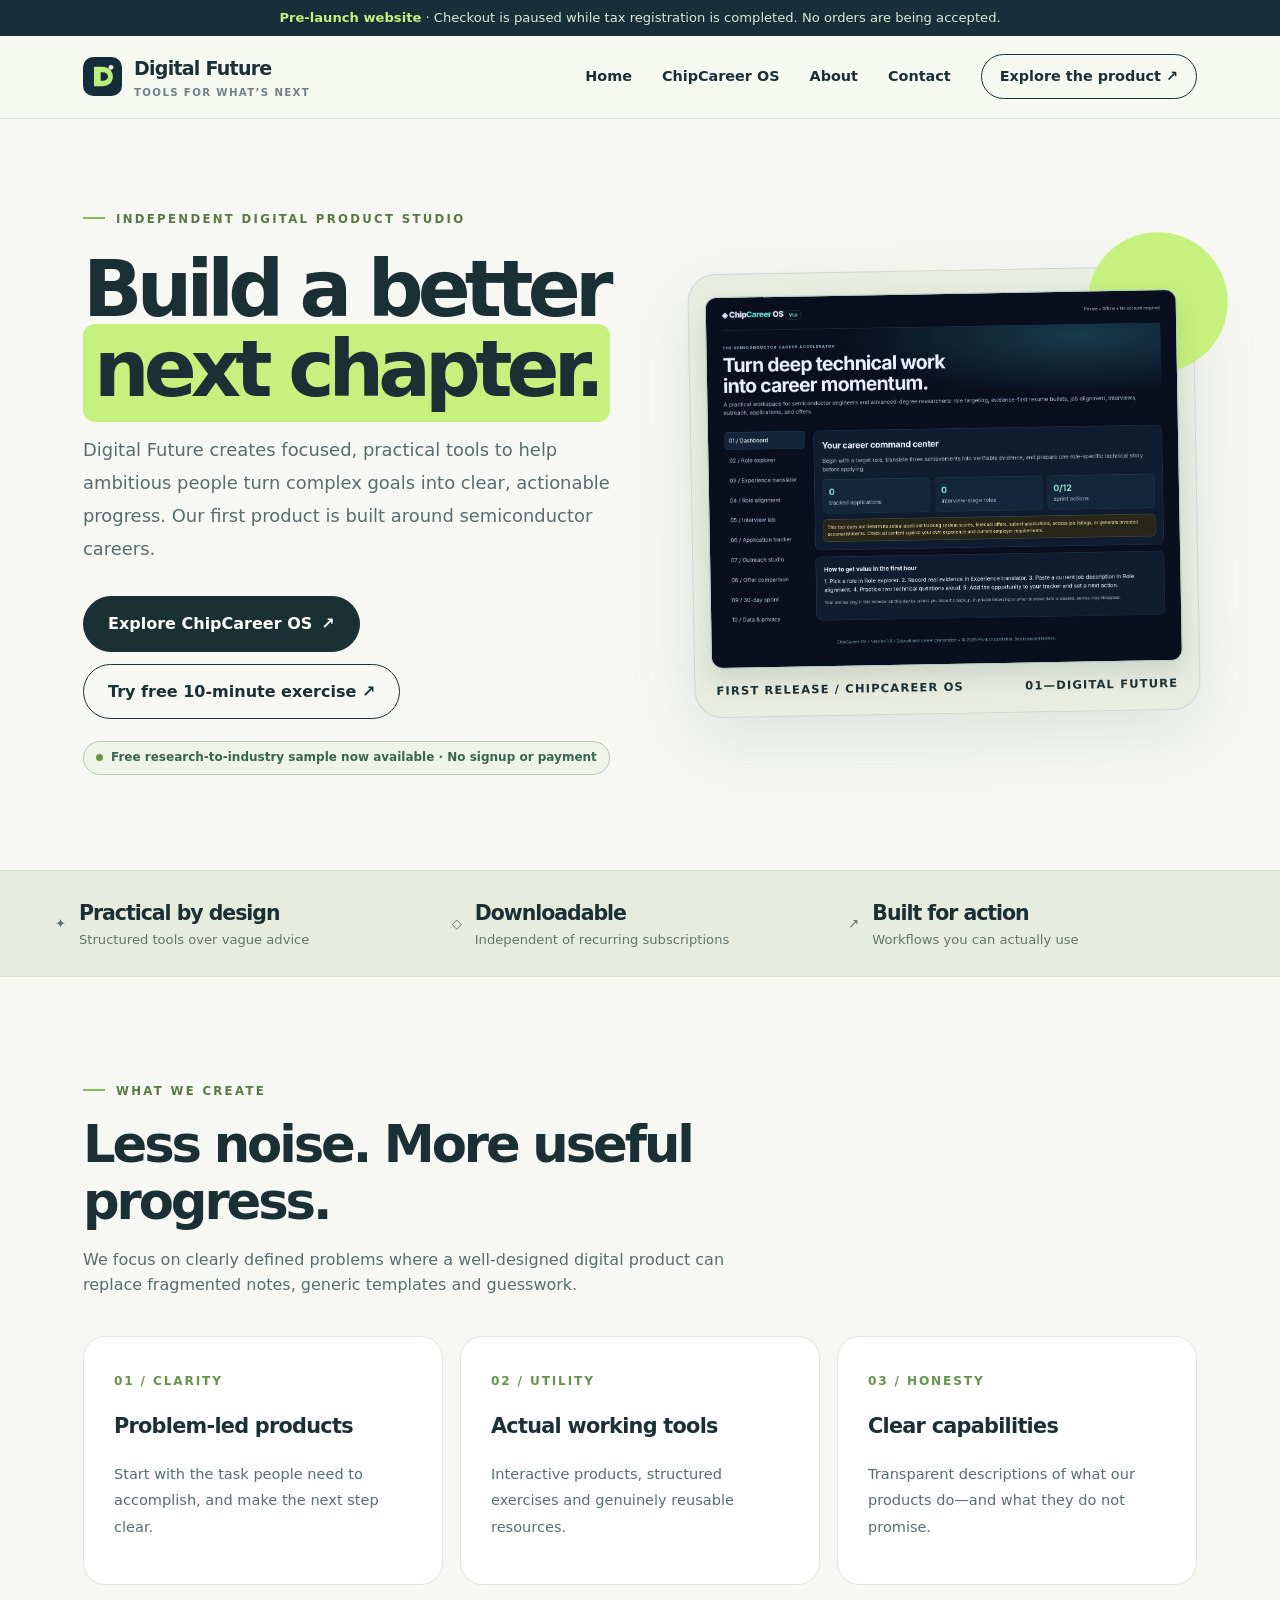
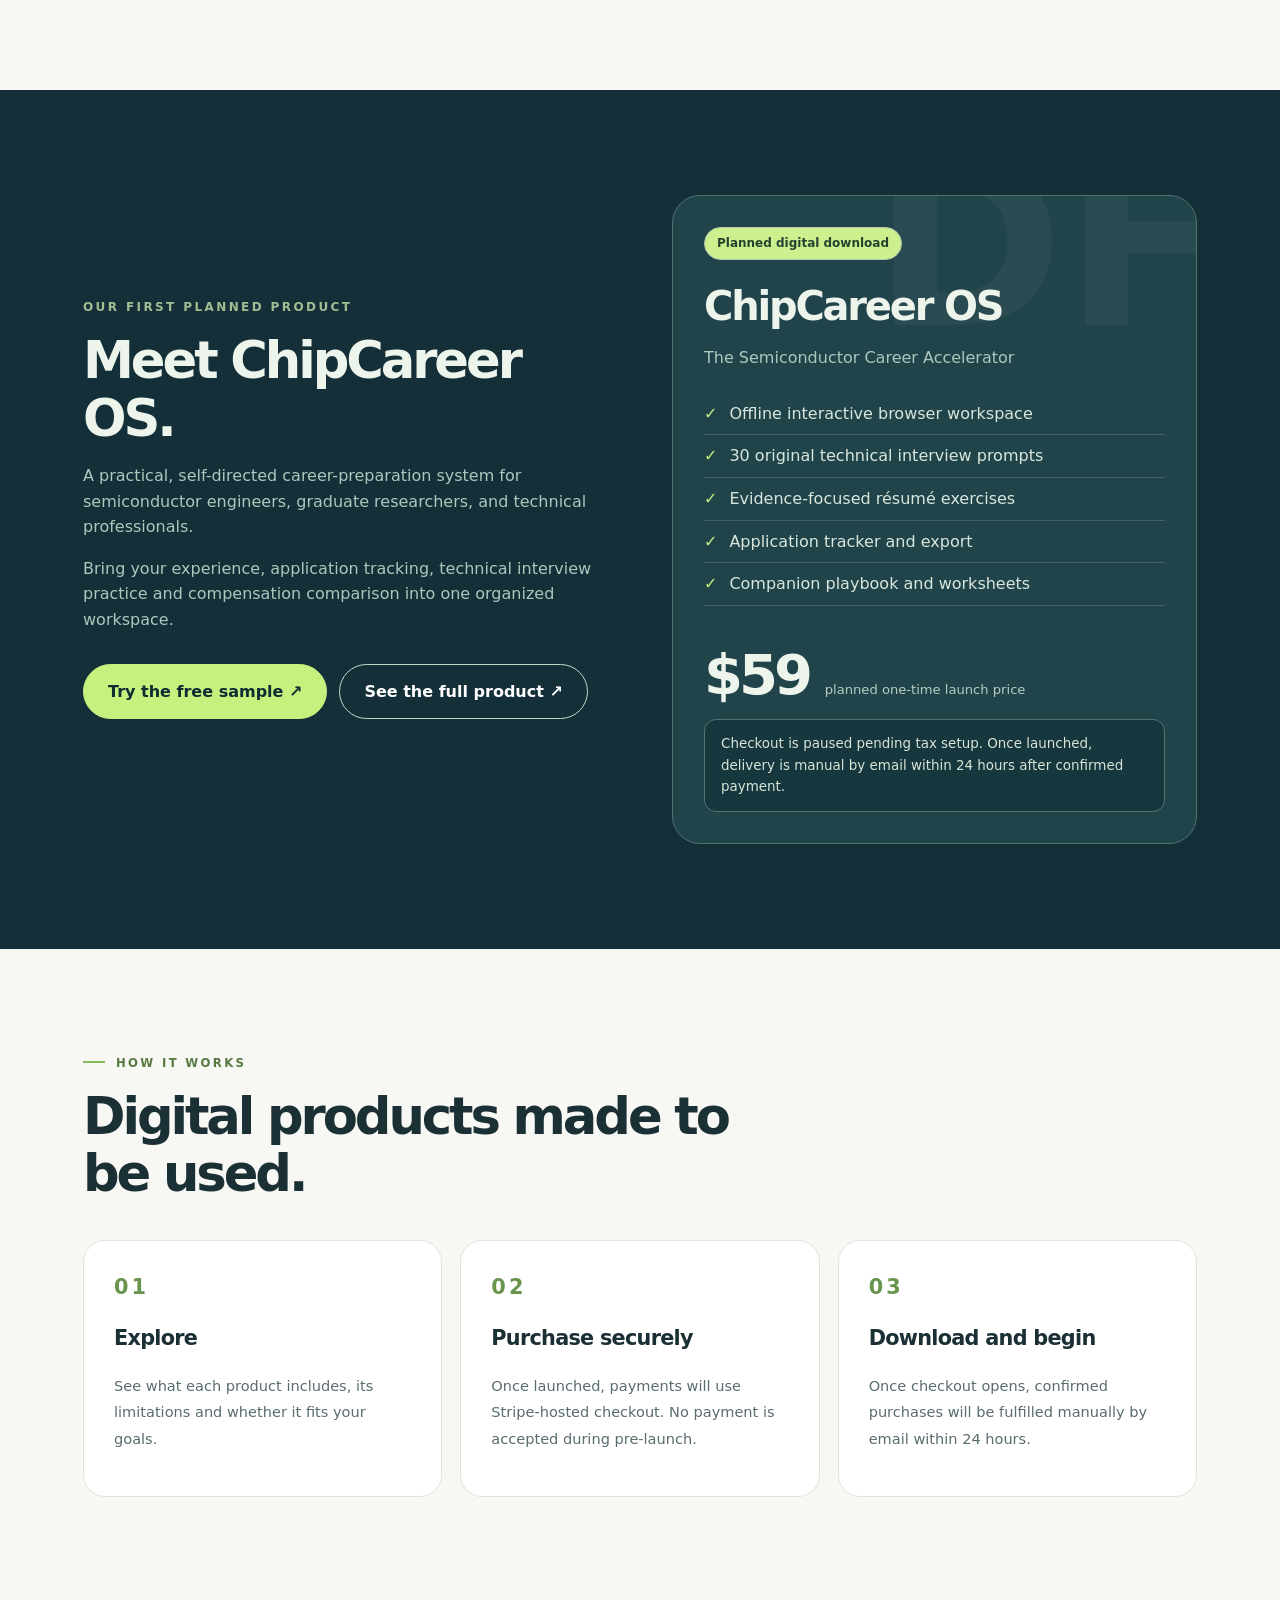
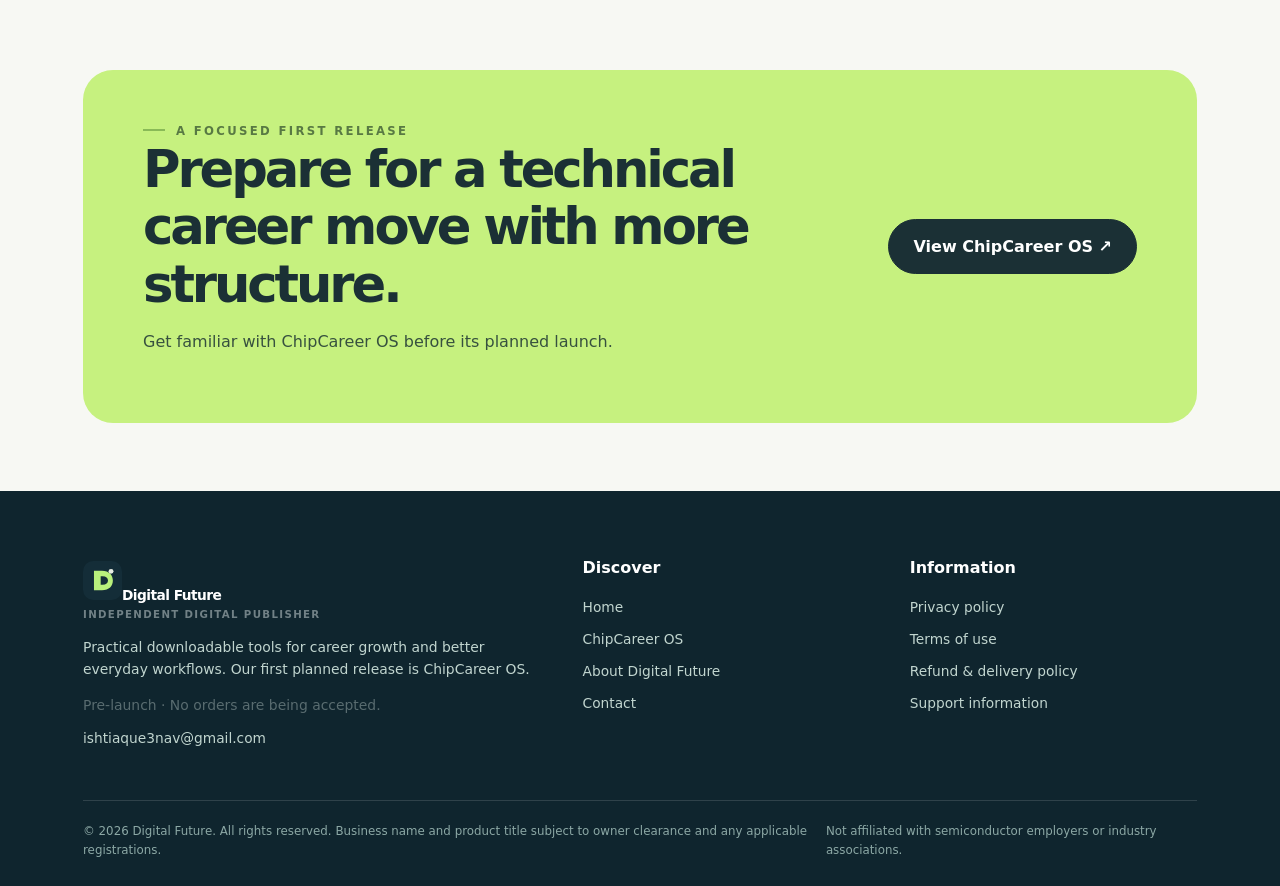
==== commit 9ad2831b: "Promote free ChipCareer validation exercise without activating checkout" ====
--- a/index.html
+++ b/index.html
@@ -1 +1 @@
-<!doctype html><html lang="en"><head><meta charset="utf-8"><meta name="viewport" content="width=device-width, initial-scale=1"><meta name="theme-color" content="#152f38"><meta name="description" content="Digital Future is an independent digital publisher developing practical career-development tools. Explore our planned first release, ChipCareer OS."><title>Digital products built for what’s next | Digital Future</title><link rel="icon" href="./assets/logo.svg" type="image/svg+xml"><link rel="stylesheet" href="./assets/site.css"></head><body><a class="skip" href="#main">Skip to content</a><div class="notice"><strong>Pre-launch website</strong> · Checkout is paused while tax registration is completed. No orders are being accepted.</div><div class="navwrap"><div class="container nav"><a href="./index.html" class="logo" aria-label="Digital Future home"><img src="./assets/logo.svg" alt=""><span>Digital Future<small>Tools for what’s next</small></span></a><button class="navtoggle" data-menu aria-expanded="false" aria-controls="navlinks" aria-label="Toggle navigation">☰</button><nav class="links" id="navlinks" aria-label="Main navigation"><a href="./index.html">Home</a><a href="./chipcareer-os.html">ChipCareer OS</a><a href="./about.html">About</a><a href="./contact.html">Contact</a><a class="navaction" href="./chipcareer-os.html">Explore the product ↗</a></nav></div></div><main id="main"><section class="hero"><div class="container herogrid"><div><div class="eyebrow">Independent digital product studio</div><h1>Build a better <span class="highlight">next chapter.</span></h1><p class="lead">Digital Future creates focused, practical tools to help ambitious people turn complex goals into clear, actionable progress. Our first product is built around semiconductor careers.</p><div class="actions"><a class="button" href="./chipcareer-os.html">Explore ChipCareer OS <span aria-hidden="true">↗</span></a><a class="button secondary" href="./about.html">Our approach</a></div><span class="pill"><span class="dot"></span> Our first product is in pre-launch review</span></div><div class="visual"><img src="./assets/chipcareer-preview.png" alt="Preview of ChipCareer OS offline browser application featuring semiconductor career preparation modules" width="1200" height="700"><div class="visualfoot"><span>First release / ChipCareer OS</span><span>01—Digital Future</span></div></div></div></section><div class="strip"><div class="container stripgrid"><div class="stat"><span aria-hidden="true">✦</span><div><b>Practical by design</b><span>Structured tools over vague advice</span></div></div><div class="stat"><span aria-hidden="true">◇</span><div><b>Downloadable</b><span>Independent of recurring subscriptions</span></div></div><div class="stat"><span aria-hidden="true">↗</span><div><b>Built for action</b><span>Workflows you can actually use</span></div></div></div></div><section class="section"><div class="container"><div class="sectionhead"><div class="eyebrow">What we create</div><h2>Less noise. More useful progress.</h2><p>We focus on clearly defined problems where a well-designed digital product can replace fragmented notes, generic templates and guesswork.</p></div><div class="cards"><div class="card"><span class="num">01 / CLARITY</span><h3>Problem-led products</h3><p>Start with the task people need to accomplish, and make the next step clear.</p></div><div class="card"><span class="num">02 / UTILITY</span><h3>Actual working tools</h3><p>Interactive products, structured exercises and genuinely reusable resources.</p></div><div class="card"><span class="num">03 / HONESTY</span><h3>Clear capabilities</h3><p>Transparent descriptions of what our products do—and what they do not promise.</p></div></div></div></section><section class="section dark" id="first-release"><div class="container twocol"><div><div class="kicker">Our first planned product</div><h2>Meet ChipCareer OS.</h2><p>A practical, self-directed career-preparation system for semiconductor engineers, graduate researchers, and technical professionals.</p><p>Bring your experience, application tracking, technical interview practice and compensation comparison into one organized workspace.</p><div class="actions"><a class="button lime" href="./chipcareer-os.html">See the product ↗</a></div></div><div class="productbox"><span class="pill">Planned digital download</span><h3>ChipCareer OS</h3><p>The Semiconductor Career Accelerator</p><ul class="bullets"><li>Offline interactive browser workspace</li><li>30 original technical interview prompts</li><li>Evidence-focused résumé exercises</li><li>Application tracker and export</li><li>Companion playbook and worksheets</li></ul><div class="price">$59 <small>planned one-time launch price</small></div><div class="mutedpanel">Checkout is paused pending tax setup. Once launched, delivery is manual by email within 24 hours after confirmed payment.</div></div></div></section><section class="section"><div class="container"><div class="sectionhead"><div class="eyebrow">How it works</div><h2>Digital products made to be used.</h2></div><div class="process"><div class="card"><div class="num">01</div><h3>Explore</h3><p>See what each product includes, its limitations and whether it fits your goals.</p></div><div class="card"><div class="num">02</div><h3>Purchase securely</h3><p>Once launched, payments will use Stripe-hosted checkout. No payment is accepted during pre-launch.</p></div><div class="card"><div class="num">03</div><h3>Download and begin</h3><p>Once checkout opens, confirmed purchases will be fulfilled manually by email within 24 hours.</p></div></div></div></section><section class="section tight"><div class="container"><div class="ctaarea"><div><div class="eyebrow">A focused first release</div><h2>Prepare for a technical career move with more structure.</h2><p>Get familiar with ChipCareer OS before its planned launch.</p></div><a class="button" href="./chipcareer-os.html">View ChipCareer OS ↗</a></div></div></section></main><footer class="footer"><div class="container"><div class="footergrid"><div><a href="./index.html" class="logo"><img src="./assets/logo.svg" alt=""><span>Digital Future<small>Independent digital publisher</small></span></a><p>Practical downloadable tools for career growth and better everyday workflows. Our first planned release is ChipCareer OS.</p><p class="micro">Pre-launch · No orders are being accepted. <a href="mailto:ishtiaque3nav@gmail.com">ishtiaque3nav@gmail.com</a></p></div><div><h4>Discover</h4><a href="./index.html">Home</a><a href="./chipcareer-os.html">ChipCareer OS</a><a href="./about.html">About Digital Future</a><a href="./contact.html">Contact</a></div><div><h4>Information</h4><a href="./privacy.html">Privacy policy</a><a href="./terms.html">Terms of use</a><a href="./refunds.html">Refund & delivery policy</a><a href="./contact.html">Support information</a></div></div><div class="footbottom"><span>© <span data-year>2026</span> Digital Future. All rights reserved. Business name and product title subject to owner clearance and any applicable registrations.</span><span>Not affiliated with semiconductor employers or industry associations.</span></div></div></footer><script src="./assets/site.js" defer></script></body></html>+<!doctype html><html lang="en"><head><meta charset="utf-8"><meta name="viewport" content="width=device-width, initial-scale=1"><meta name="theme-color" content="#152f38"><meta name="description" content="Digital Future is an independent digital publisher developing practical career-development tools. Explore our planned first release, ChipCareer OS."><title>Digital products built for what’s next | Digital Future</title><link rel="icon" href="./assets/logo.svg" type="image/svg+xml"><link rel="stylesheet" href="./assets/site.css"></head><body><a class="skip" href="#main">Skip to content</a><div class="notice"><strong>Pre-launch website</strong> · Checkout is paused while tax registration is completed. No orders are being accepted.</div><div class="navwrap"><div class="container nav"><a href="./index.html" class="logo" aria-label="Digital Future home"><img src="./assets/logo.svg" alt=""><span>Digital Future<small>Tools for what’s next</small></span></a><button class="navtoggle" data-menu aria-expanded="false" aria-controls="navlinks" aria-label="Toggle navigation">☰</button><nav class="links" id="navlinks" aria-label="Main navigation"><a href="./index.html">Home</a><a href="./chipcareer-os.html">ChipCareer OS</a><a href="./about.html">About</a><a href="./contact.html">Contact</a><a class="navaction" href="./chipcareer-os.html">Explore the product ↗</a></nav></div></div><main id="main"><section class="hero"><div class="container herogrid"><div><div class="eyebrow">Independent digital product studio</div><h1>Build a better <span class="highlight">next chapter.</span></h1><p class="lead">Digital Future creates focused, practical tools to help ambitious people turn complex goals into clear, actionable progress. Our first product is built around semiconductor careers.</p><div class="actions"><a class="button" href="./chipcareer-os.html">Explore ChipCareer OS <span aria-hidden="true">↗</span></a><a class="button secondary" href="./free-career-exercise.html">Try free 10-minute exercise ↗</a></div><span class="pill"><span class="dot"></span> Free research-to-industry sample now available · No signup or payment</span></div><div class="visual"><img src="./assets/chipcareer-preview.png" alt="Preview of ChipCareer OS offline browser application featuring semiconductor career preparation modules" width="1200" height="700"><div class="visualfoot"><span>First release / ChipCareer OS</span><span>01—Digital Future</span></div></div></div></section><div class="strip"><div class="container stripgrid"><div class="stat"><span aria-hidden="true">✦</span><div><b>Practical by design</b><span>Structured tools over vague advice</span></div></div><div class="stat"><span aria-hidden="true">◇</span><div><b>Downloadable</b><span>Independent of recurring subscriptions</span></div></div><div class="stat"><span aria-hidden="true">↗</span><div><b>Built for action</b><span>Workflows you can actually use</span></div></div></div></div><section class="section"><div class="container"><div class="sectionhead"><div class="eyebrow">What we create</div><h2>Less noise. More useful progress.</h2><p>We focus on clearly defined problems where a well-designed digital product can replace fragmented notes, generic templates and guesswork.</p></div><div class="cards"><div class="card"><span class="num">01 / CLARITY</span><h3>Problem-led products</h3><p>Start with the task people need to accomplish, and make the next step clear.</p></div><div class="card"><span class="num">02 / UTILITY</span><h3>Actual working tools</h3><p>Interactive products, structured exercises and genuinely reusable resources.</p></div><div class="card"><span class="num">03 / HONESTY</span><h3>Clear capabilities</h3><p>Transparent descriptions of what our products do—and what they do not promise.</p></div></div></div></section><section class="section dark" id="first-release"><div class="container twocol"><div><div class="kicker">Our first planned product</div><h2>Meet ChipCareer OS.</h2><p>A practical, self-directed career-preparation system for semiconductor engineers, graduate researchers, and technical professionals.</p><p>Bring your experience, application tracking, technical interview practice and compensation comparison into one organized workspace.</p><div class="actions"><a class="button lime" href="./free-career-exercise.html">Try the free sample ↗</a><a class="button secondary" style="color:#fff;border-color:#c4d6cb" href="./chipcareer-os.html">See the full product ↗</a></div></div><div class="productbox"><span class="pill">Planned digital download</span><h3>ChipCareer OS</h3><p>The Semiconductor Career Accelerator</p><ul class="bullets"><li>Offline interactive browser workspace</li><li>30 original technical interview prompts</li><li>Evidence-focused résumé exercises</li><li>Application tracker and export</li><li>Companion playbook and worksheets</li></ul><div class="price">$59 <small>planned one-time launch price</small></div><div class="mutedpanel">Checkout is paused pending tax setup. Once launched, delivery is manual by email within 24 hours after confirmed payment.</div></div></div></section><section class="section"><div class="container"><div class="sectionhead"><div class="eyebrow">How it works</div><h2>Digital products made to be used.</h2></div><div class="process"><div class="card"><div class="num">01</div><h3>Explore</h3><p>See what each product includes, its limitations and whether it fits your goals.</p></div><div class="card"><div class="num">02</div><h3>Purchase securely</h3><p>Once launched, payments will use Stripe-hosted checkout. No payment is accepted during pre-launch.</p></div><div class="card"><div class="num">03</div><h3>Download and begin</h3><p>Once checkout opens, confirmed purchases will be fulfilled manually by email within 24 hours.</p></div></div></div></section><section class="section tight"><div class="container"><div class="ctaarea"><div><div class="eyebrow">A focused first release</div><h2>Prepare for a technical career move with more structure.</h2><p>Get familiar with ChipCareer OS before its planned launch.</p></div><a class="button" href="./chipcareer-os.html">View ChipCareer OS ↗</a></div></div></section></main><footer class="footer"><div class="container"><div class="footergrid"><div><a href="./index.html" class="logo"><img src="./assets/logo.svg" alt=""><span>Digital Future<small>Independent digital publisher</small></span></a><p>Practical downloadable tools for career growth and better everyday workflows. Our first planned release is ChipCareer OS.</p><p class="micro">Pre-launch · No orders are being accepted. <a href="mailto:ishtiaque3nav@gmail.com">ishtiaque3nav@gmail.com</a></p></div><div><h4>Discover</h4><a href="./index.html">Home</a><a href="./chipcareer-os.html">ChipCareer OS</a><a href="./about.html">About Digital Future</a><a href="./contact.html">Contact</a></div><div><h4>Information</h4><a href="./privacy.html">Privacy policy</a><a href="./terms.html">Terms of use</a><a href="./refunds.html">Refund & delivery policy</a><a href="./contact.html">Support information</a></div></div><div class="footbottom"><span>© <span data-year>2026</span> Digital Future. All rights reserved. Business name and product title subject to owner clearance and any applicable registrations.</span><span>Not affiliated with semiconductor employers or industry associations.</span></div></div></footer><script src="./assets/site.js" defer></script></body></html>
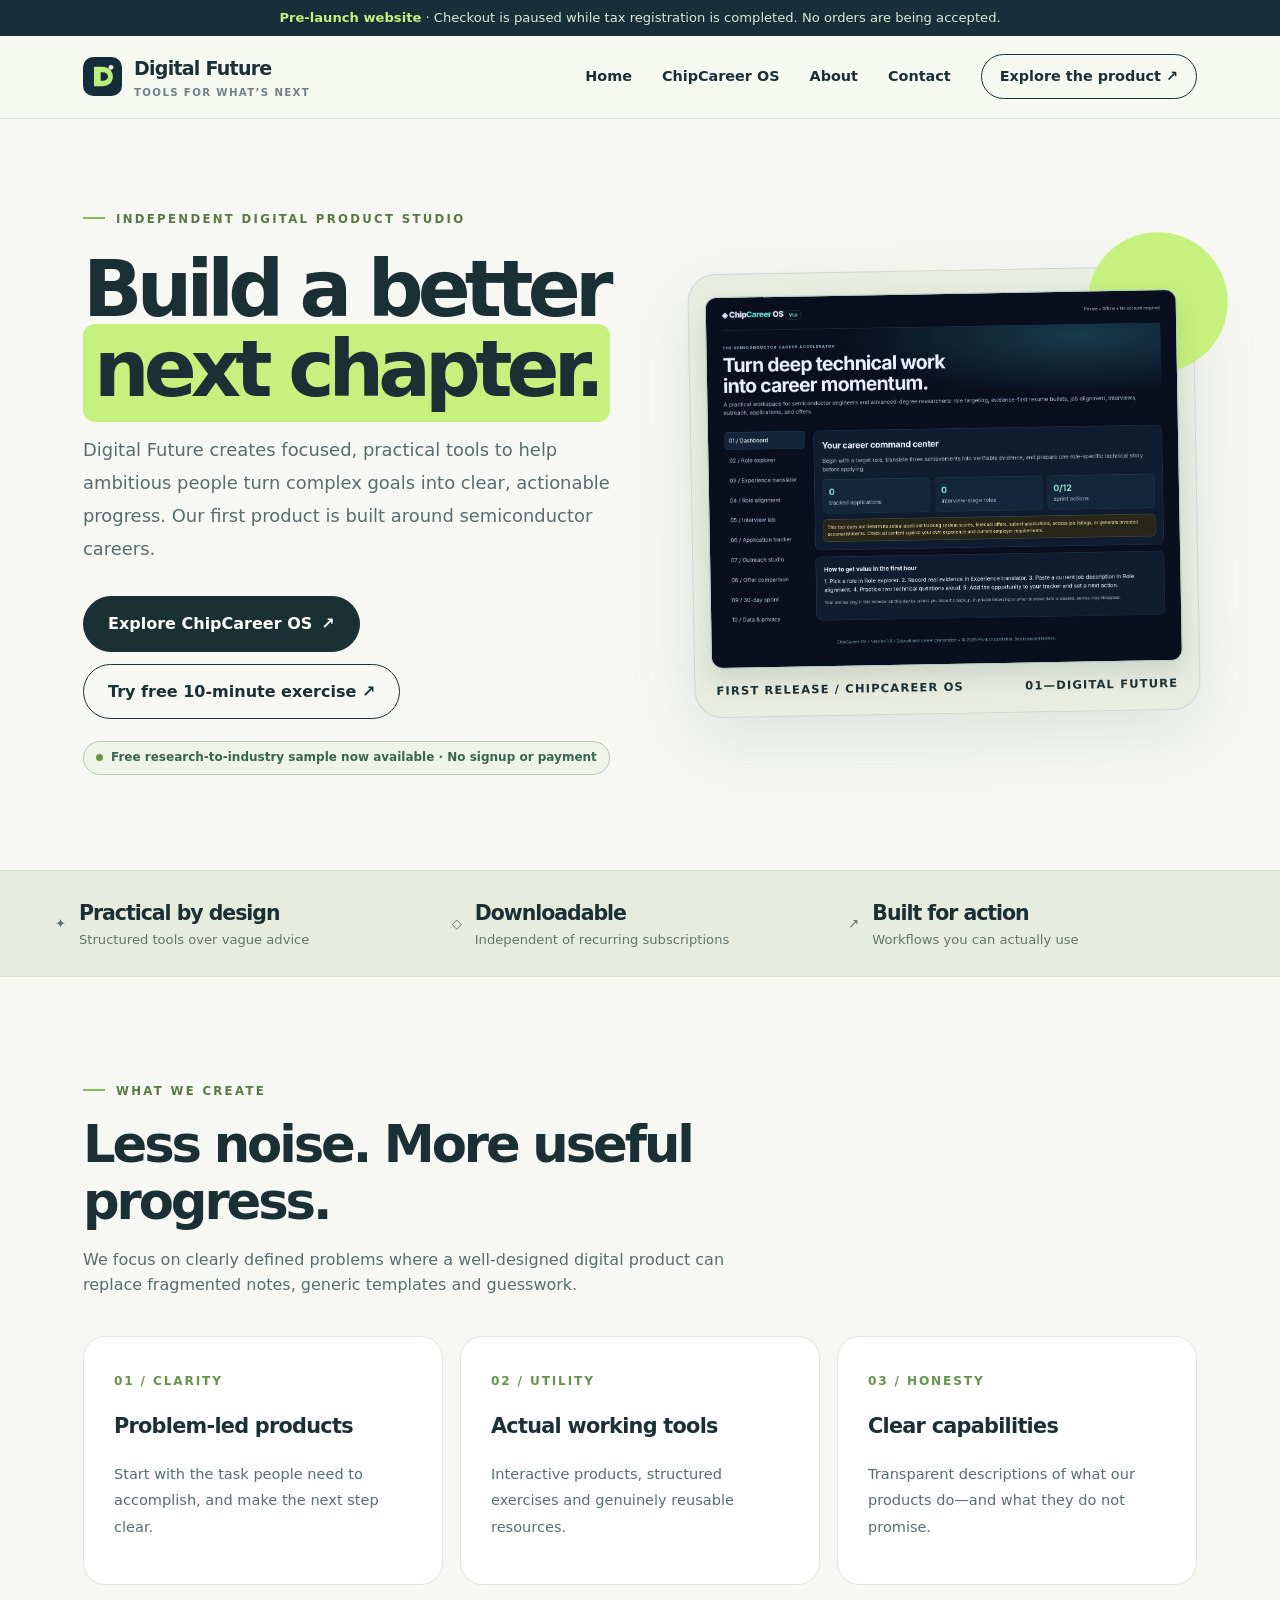
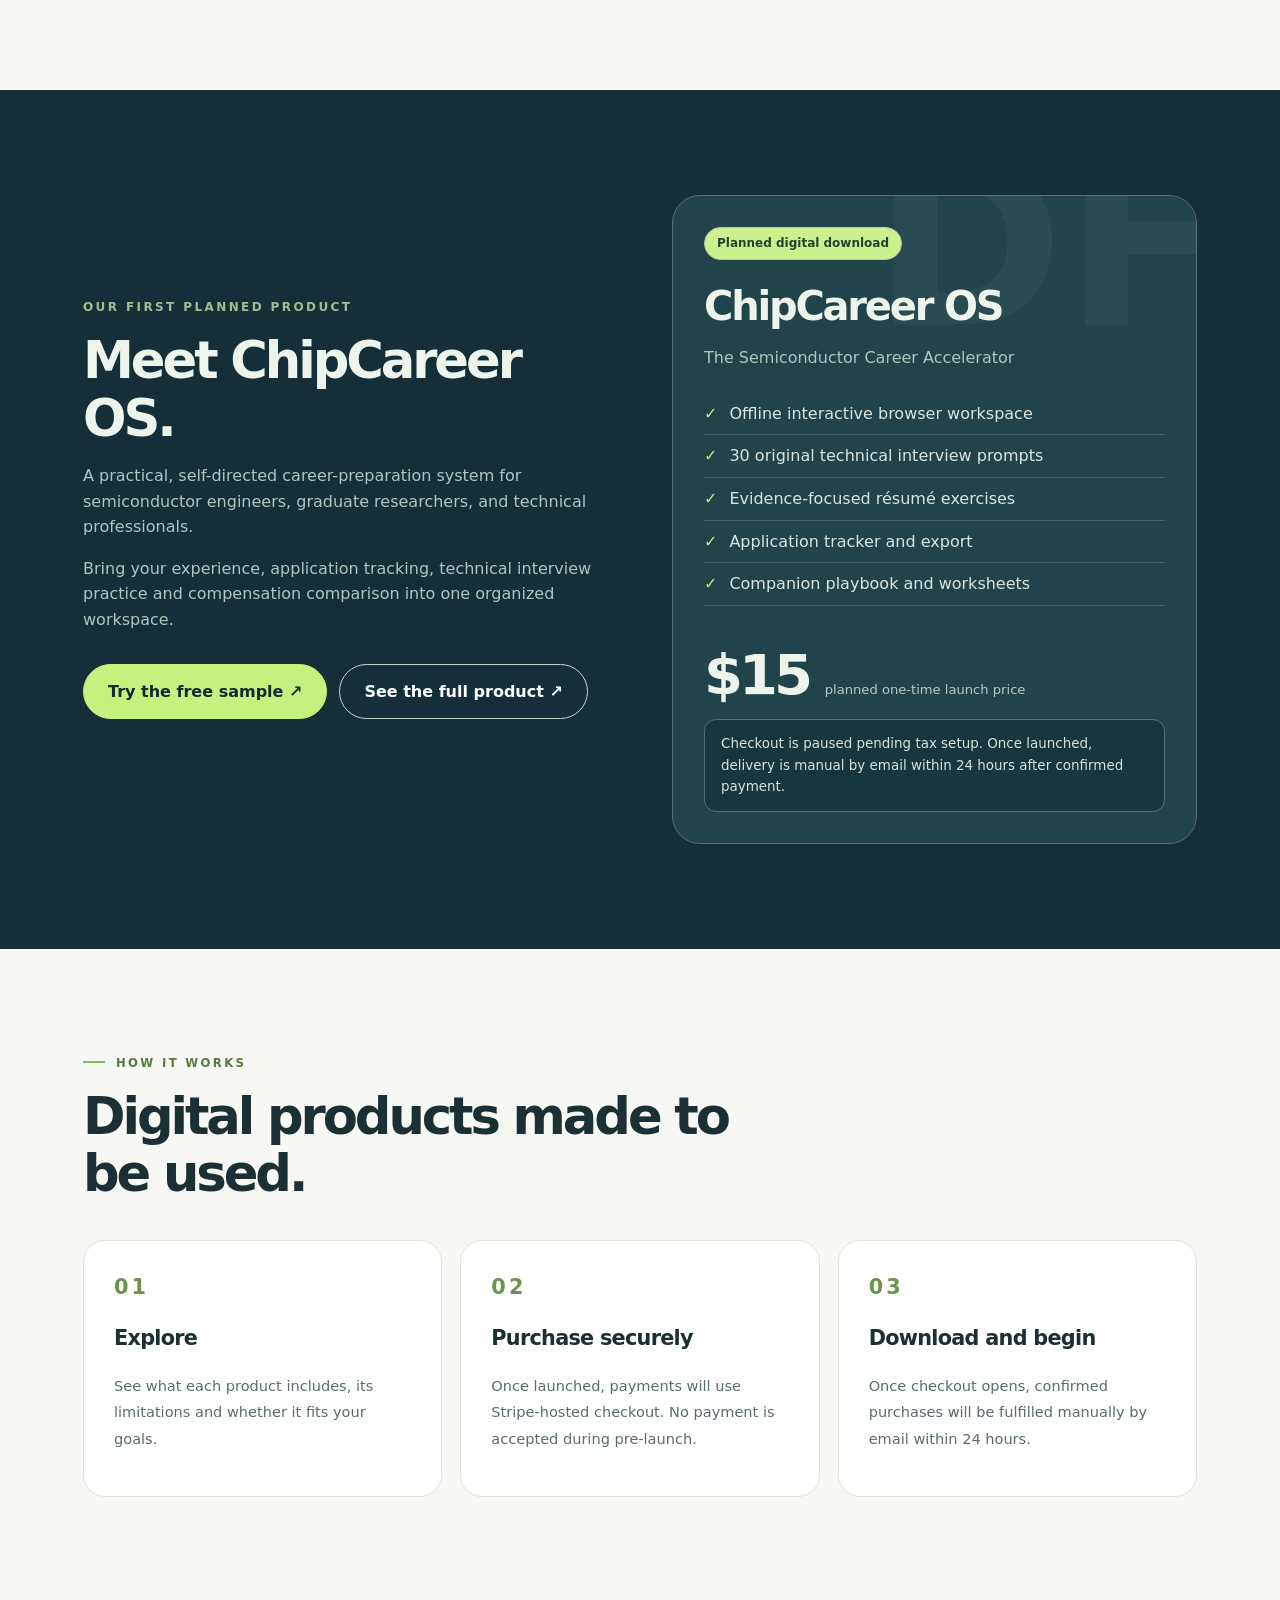
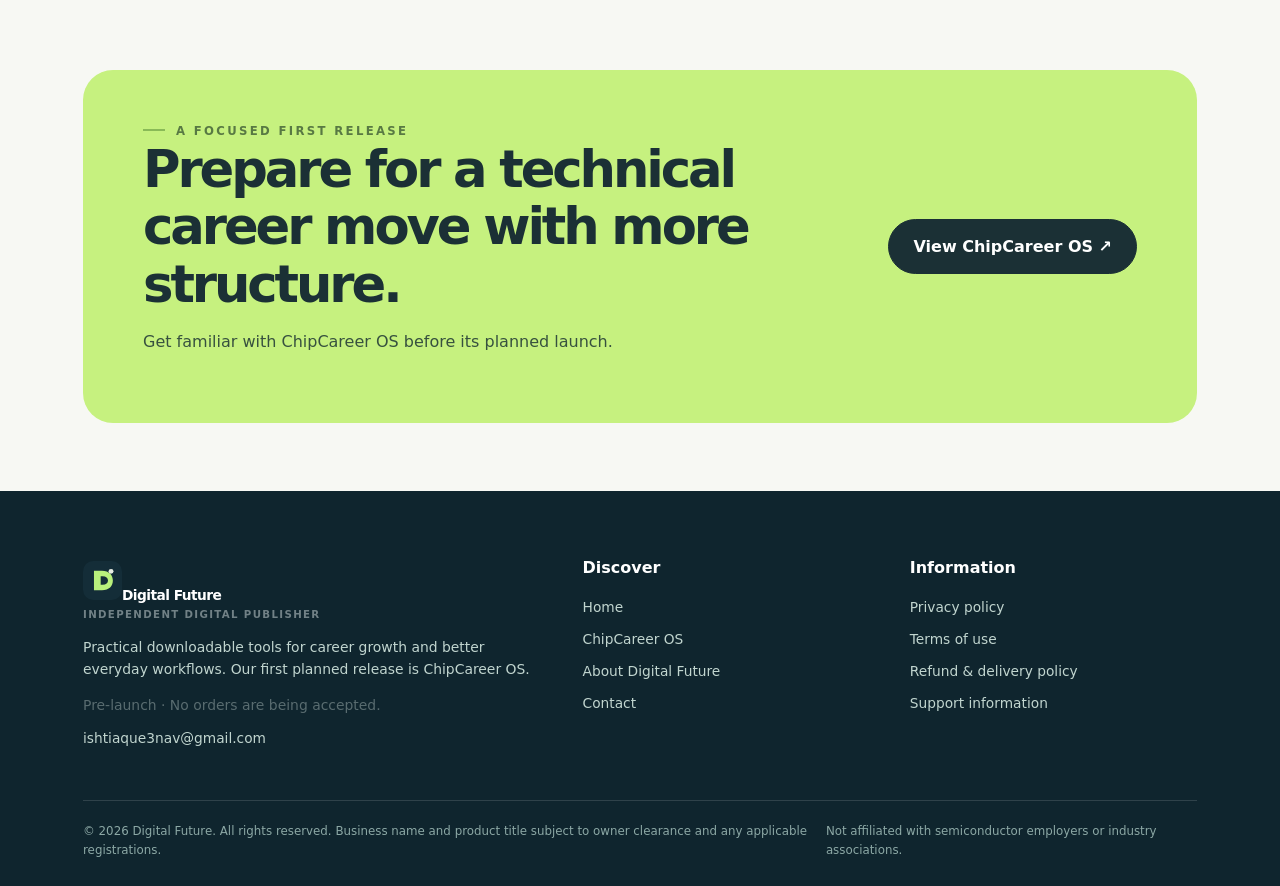
==== commit 4c070f06: "Update ChipCareer OS introductory price to $15 and stage the inactive checkout" ====
--- a/index.html
+++ b/index.html
@@ -1 +1 @@
-<!doctype html><html lang="en"><head><meta charset="utf-8"><meta name="viewport" content="width=device-width, initial-scale=1"><meta name="theme-color" content="#152f38"><meta name="description" content="Digital Future is an independent digital publisher developing practical career-development tools. Explore our planned first release, ChipCareer OS."><title>Digital products built for what’s next | Digital Future</title><link rel="icon" href="./assets/logo.svg" type="image/svg+xml"><link rel="stylesheet" href="./assets/site.css"></head><body><a class="skip" href="#main">Skip to content</a><div class="notice"><strong>Pre-launch website</strong> · Checkout is paused while tax registration is completed. No orders are being accepted.</div><div class="navwrap"><div class="container nav"><a href="./index.html" class="logo" aria-label="Digital Future home"><img src="./assets/logo.svg" alt=""><span>Digital Future<small>Tools for what’s next</small></span></a><button class="navtoggle" data-menu aria-expanded="false" aria-controls="navlinks" aria-label="Toggle navigation">☰</button><nav class="links" id="navlinks" aria-label="Main navigation"><a href="./index.html">Home</a><a href="./chipcareer-os.html">ChipCareer OS</a><a href="./about.html">About</a><a href="./contact.html">Contact</a><a class="navaction" href="./chipcareer-os.html">Explore the product ↗</a></nav></div></div><main id="main"><section class="hero"><div class="container herogrid"><div><div class="eyebrow">Independent digital product studio</div><h1>Build a better <span class="highlight">next chapter.</span></h1><p class="lead">Digital Future creates focused, practical tools to help ambitious people turn complex goals into clear, actionable progress. Our first product is built around semiconductor careers.</p><div class="actions"><a class="button" href="./chipcareer-os.html">Explore ChipCareer OS <span aria-hidden="true">↗</span></a><a class="button secondary" href="./free-career-exercise.html">Try free 10-minute exercise ↗</a></div><span class="pill"><span class="dot"></span> Free research-to-industry sample now available · No signup or payment</span></div><div class="visual"><img src="./assets/chipcareer-preview.png" alt="Preview of ChipCareer OS offline browser application featuring semiconductor career preparation modules" width="1200" height="700"><div class="visualfoot"><span>First release / ChipCareer OS</span><span>01—Digital Future</span></div></div></div></section><div class="strip"><div class="container stripgrid"><div class="stat"><span aria-hidden="true">✦</span><div><b>Practical by design</b><span>Structured tools over vague advice</span></div></div><div class="stat"><span aria-hidden="true">◇</span><div><b>Downloadable</b><span>Independent of recurring subscriptions</span></div></div><div class="stat"><span aria-hidden="true">↗</span><div><b>Built for action</b><span>Workflows you can actually use</span></div></div></div></div><section class="section"><div class="container"><div class="sectionhead"><div class="eyebrow">What we create</div><h2>Less noise. More useful progress.</h2><p>We focus on clearly defined problems where a well-designed digital product can replace fragmented notes, generic templates and guesswork.</p></div><div class="cards"><div class="card"><span class="num">01 / CLARITY</span><h3>Problem-led products</h3><p>Start with the task people need to accomplish, and make the next step clear.</p></div><div class="card"><span class="num">02 / UTILITY</span><h3>Actual working tools</h3><p>Interactive products, structured exercises and genuinely reusable resources.</p></div><div class="card"><span class="num">03 / HONESTY</span><h3>Clear capabilities</h3><p>Transparent descriptions of what our products do—and what they do not promise.</p></div></div></div></section><section class="section dark" id="first-release"><div class="container twocol"><div><div class="kicker">Our first planned product</div><h2>Meet ChipCareer OS.</h2><p>A practical, self-directed career-preparation system for semiconductor engineers, graduate researchers, and technical professionals.</p><p>Bring your experience, application tracking, technical interview practice and compensation comparison into one organized workspace.</p><div class="actions"><a class="button lime" href="./free-career-exercise.html">Try the free sample ↗</a><a class="button secondary" style="color:#fff;border-color:#c4d6cb" href="./chipcareer-os.html">See the full product ↗</a></div></div><div class="productbox"><span class="pill">Planned digital download</span><h3>ChipCareer OS</h3><p>The Semiconductor Career Accelerator</p><ul class="bullets"><li>Offline interactive browser workspace</li><li>30 original technical interview prompts</li><li>Evidence-focused résumé exercises</li><li>Application tracker and export</li><li>Companion playbook and worksheets</li></ul><div class="price">$59 <small>planned one-time launch price</small></div><div class="mutedpanel">Checkout is paused pending tax setup. Once launched, delivery is manual by email within 24 hours after confirmed payment.</div></div></div></section><section class="section"><div class="container"><div class="sectionhead"><div class="eyebrow">How it works</div><h2>Digital products made to be used.</h2></div><div class="process"><div class="card"><div class="num">01</div><h3>Explore</h3><p>See what each product includes, its limitations and whether it fits your goals.</p></div><div class="card"><div class="num">02</div><h3>Purchase securely</h3><p>Once launched, payments will use Stripe-hosted checkout. No payment is accepted during pre-launch.</p></div><div class="card"><div class="num">03</div><h3>Download and begin</h3><p>Once checkout opens, confirmed purchases will be fulfilled manually by email within 24 hours.</p></div></div></div></section><section class="section tight"><div class="container"><div class="ctaarea"><div><div class="eyebrow">A focused first release</div><h2>Prepare for a technical career move with more structure.</h2><p>Get familiar with ChipCareer OS before its planned launch.</p></div><a class="button" href="./chipcareer-os.html">View ChipCareer OS ↗</a></div></div></section></main><footer class="footer"><div class="container"><div class="footergrid"><div><a href="./index.html" class="logo"><img src="./assets/logo.svg" alt=""><span>Digital Future<small>Independent digital publisher</small></span></a><p>Practical downloadable tools for career growth and better everyday workflows. Our first planned release is ChipCareer OS.</p><p class="micro">Pre-launch · No orders are being accepted. <a href="mailto:ishtiaque3nav@gmail.com">ishtiaque3nav@gmail.com</a></p></div><div><h4>Discover</h4><a href="./index.html">Home</a><a href="./chipcareer-os.html">ChipCareer OS</a><a href="./about.html">About Digital Future</a><a href="./contact.html">Contact</a></div><div><h4>Information</h4><a href="./privacy.html">Privacy policy</a><a href="./terms.html">Terms of use</a><a href="./refunds.html">Refund & delivery policy</a><a href="./contact.html">Support information</a></div></div><div class="footbottom"><span>© <span data-year>2026</span> Digital Future. All rights reserved. Business name and product title subject to owner clearance and any applicable registrations.</span><span>Not affiliated with semiconductor employers or industry associations.</span></div></div></footer><script src="./assets/site.js" defer></script></body></html>+<!doctype html><html lang="en"><head><meta charset="utf-8"><meta name="viewport" content="width=device-width, initial-scale=1"><meta name="theme-color" content="#152f38"><meta name="description" content="Digital Future is an independent digital publisher developing practical career-development tools. Explore our planned first release, ChipCareer OS."><title>Digital products built for what’s next | Digital Future</title><link rel="icon" href="./assets/logo.svg" type="image/svg+xml"><link rel="stylesheet" href="./assets/site.css"></head><body><a class="skip" href="#main">Skip to content</a><div class="notice"><strong>Pre-launch website</strong> · Checkout is paused while tax registration is completed. No orders are being accepted.</div><div class="navwrap"><div class="container nav"><a href="./index.html" class="logo" aria-label="Digital Future home"><img src="./assets/logo.svg" alt=""><span>Digital Future<small>Tools for what’s next</small></span></a><button class="navtoggle" data-menu aria-expanded="false" aria-controls="navlinks" aria-label="Toggle navigation">☰</button><nav class="links" id="navlinks" aria-label="Main navigation"><a href="./index.html">Home</a><a href="./chipcareer-os.html">ChipCareer OS</a><a href="./about.html">About</a><a href="./contact.html">Contact</a><a class="navaction" href="./chipcareer-os.html">Explore the product ↗</a></nav></div></div><main id="main"><section class="hero"><div class="container herogrid"><div><div class="eyebrow">Independent digital product studio</div><h1>Build a better <span class="highlight">next chapter.</span></h1><p class="lead">Digital Future creates focused, practical tools to help ambitious people turn complex goals into clear, actionable progress. Our first product is built around semiconductor careers.</p><div class="actions"><a class="button" href="./chipcareer-os.html">Explore ChipCareer OS <span aria-hidden="true">↗</span></a><a class="button secondary" href="./free-career-exercise.html">Try free 10-minute exercise ↗</a></div><span class="pill"><span class="dot"></span> Free research-to-industry sample now available · No signup or payment</span></div><div class="visual"><img src="./assets/chipcareer-preview.png" alt="Preview of ChipCareer OS offline browser application featuring semiconductor career preparation modules" width="1200" height="700"><div class="visualfoot"><span>First release / ChipCareer OS</span><span>01—Digital Future</span></div></div></div></section><div class="strip"><div class="container stripgrid"><div class="stat"><span aria-hidden="true">✦</span><div><b>Practical by design</b><span>Structured tools over vague advice</span></div></div><div class="stat"><span aria-hidden="true">◇</span><div><b>Downloadable</b><span>Independent of recurring subscriptions</span></div></div><div class="stat"><span aria-hidden="true">↗</span><div><b>Built for action</b><span>Workflows you can actually use</span></div></div></div></div><section class="section"><div class="container"><div class="sectionhead"><div class="eyebrow">What we create</div><h2>Less noise. More useful progress.</h2><p>We focus on clearly defined problems where a well-designed digital product can replace fragmented notes, generic templates and guesswork.</p></div><div class="cards"><div class="card"><span class="num">01 / CLARITY</span><h3>Problem-led products</h3><p>Start with the task people need to accomplish, and make the next step clear.</p></div><div class="card"><span class="num">02 / UTILITY</span><h3>Actual working tools</h3><p>Interactive products, structured exercises and genuinely reusable resources.</p></div><div class="card"><span class="num">03 / HONESTY</span><h3>Clear capabilities</h3><p>Transparent descriptions of what our products do—and what they do not promise.</p></div></div></div></section><section class="section dark" id="first-release"><div class="container twocol"><div><div class="kicker">Our first planned product</div><h2>Meet ChipCareer OS.</h2><p>A practical, self-directed career-preparation system for semiconductor engineers, graduate researchers, and technical professionals.</p><p>Bring your experience, application tracking, technical interview practice and compensation comparison into one organized workspace.</p><div class="actions"><a class="button lime" href="./free-career-exercise.html">Try the free sample ↗</a><a class="button secondary" style="color:#fff;border-color:#c4d6cb" href="./chipcareer-os.html">See the full product ↗</a></div></div><div class="productbox"><span class="pill">Planned digital download</span><h3>ChipCareer OS</h3><p>The Semiconductor Career Accelerator</p><ul class="bullets"><li>Offline interactive browser workspace</li><li>30 original technical interview prompts</li><li>Evidence-focused résumé exercises</li><li>Application tracker and export</li><li>Companion playbook and worksheets</li></ul><div class="price">$15 <small>planned one-time launch price</small></div><div class="mutedpanel">Checkout is paused pending tax setup. Once launched, delivery is manual by email within 24 hours after confirmed payment.</div></div></div></section><section class="section"><div class="container"><div class="sectionhead"><div class="eyebrow">How it works</div><h2>Digital products made to be used.</h2></div><div class="process"><div class="card"><div class="num">01</div><h3>Explore</h3><p>See what each product includes, its limitations and whether it fits your goals.</p></div><div class="card"><div class="num">02</div><h3>Purchase securely</h3><p>Once launched, payments will use Stripe-hosted checkout. No payment is accepted during pre-launch.</p></div><div class="card"><div class="num">03</div><h3>Download and begin</h3><p>Once checkout opens, confirmed purchases will be fulfilled manually by email within 24 hours.</p></div></div></div></section><section class="section tight"><div class="container"><div class="ctaarea"><div><div class="eyebrow">A focused first release</div><h2>Prepare for a technical career move with more structure.</h2><p>Get familiar with ChipCareer OS before its planned launch.</p></div><a class="button" href="./chipcareer-os.html">View ChipCareer OS ↗</a></div></div></section></main><footer class="footer"><div class="container"><div class="footergrid"><div><a href="./index.html" class="logo"><img src="./assets/logo.svg" alt=""><span>Digital Future<small>Independent digital publisher</small></span></a><p>Practical downloadable tools for career growth and better everyday workflows. Our first planned release is ChipCareer OS.</p><p class="micro">Pre-launch · No orders are being accepted. <a href="mailto:ishtiaque3nav@gmail.com">ishtiaque3nav@gmail.com</a></p></div><div><h4>Discover</h4><a href="./index.html">Home</a><a href="./chipcareer-os.html">ChipCareer OS</a><a href="./about.html">About Digital Future</a><a href="./contact.html">Contact</a></div><div><h4>Information</h4><a href="./privacy.html">Privacy policy</a><a href="./terms.html">Terms of use</a><a href="./refunds.html">Refund & delivery policy</a><a href="./contact.html">Support information</a></div></div><div class="footbottom"><span>© <span data-year>2026</span> Digital Future. All rights reserved. Business name and product title subject to owner clearance and any applicable registrations.</span><span>Not affiliated with semiconductor employers or industry associations.</span></div></div></footer><script src="./assets/site.js" defer></script></body></html>
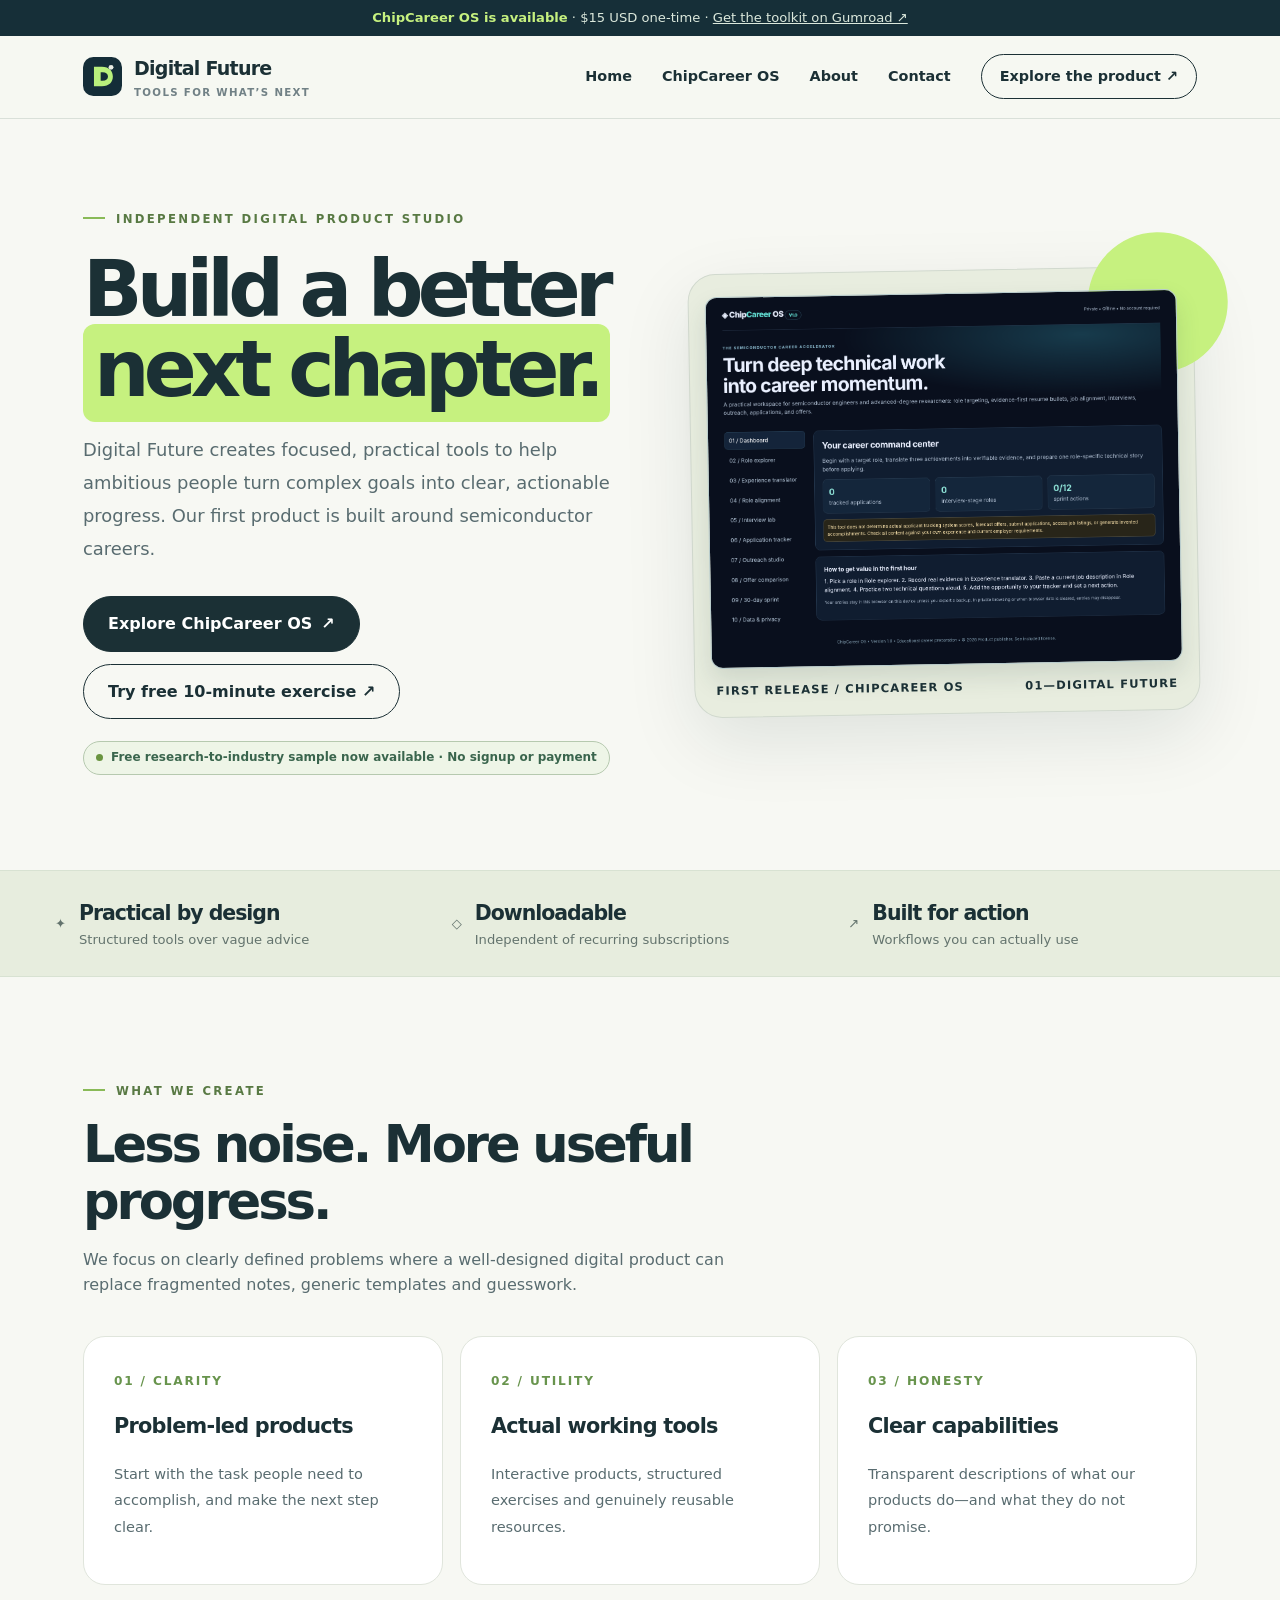
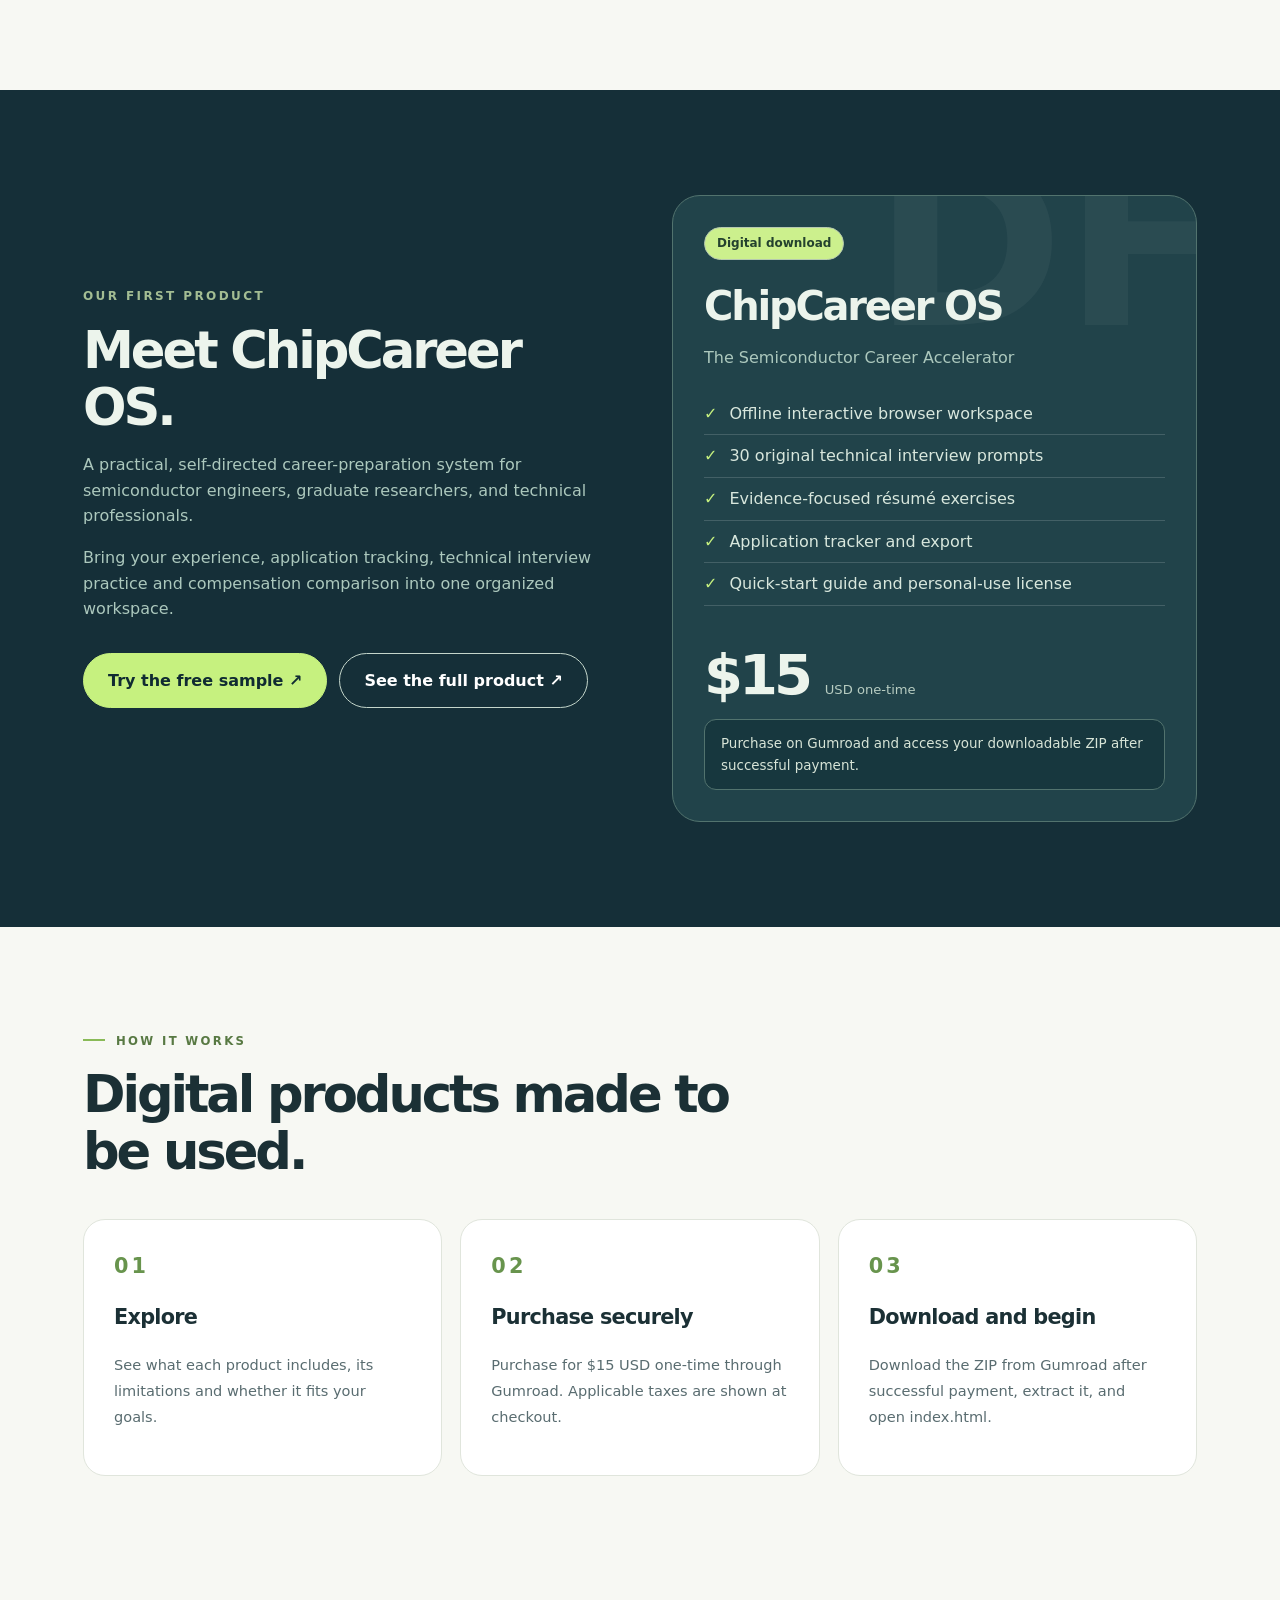
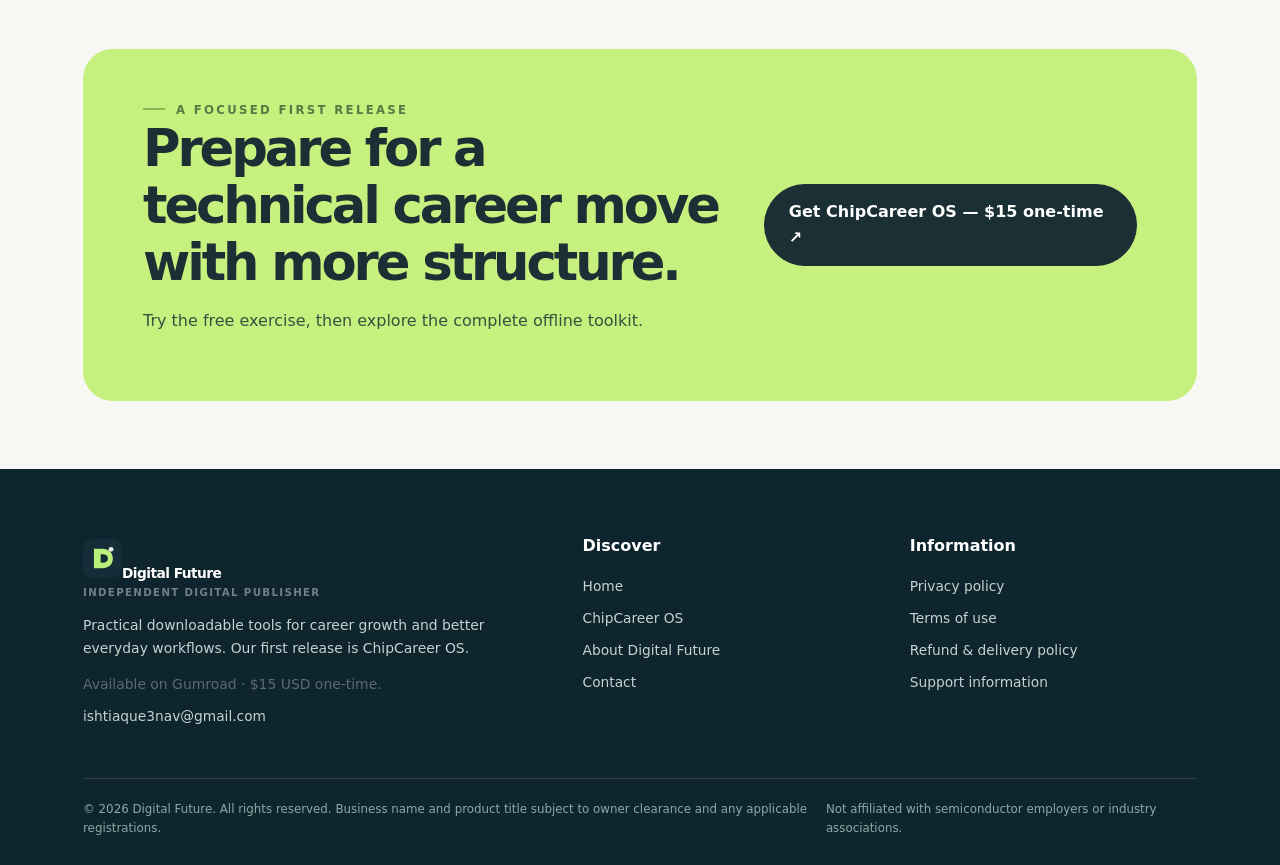
==== commit a47139d4: "Launch ChipCareer OS with Gumroad delivery and campaign attribution" ====
--- a/index.html
+++ b/index.html
@@ -1 +1 @@
-<!doctype html><html lang="en"><head><meta charset="utf-8"><meta name="viewport" content="width=device-width, initial-scale=1"><meta name="theme-color" content="#152f38"><meta name="description" content="Digital Future is an independent digital publisher developing practical career-development tools. Explore our planned first release, ChipCareer OS."><title>Digital products built for what’s next | Digital Future</title><link rel="icon" href="./assets/logo.svg" type="image/svg+xml"><link rel="stylesheet" href="./assets/site.css"></head><body><a class="skip" href="#main">Skip to content</a><div class="notice"><strong>Pre-launch website</strong> · Checkout is paused while tax registration is completed. No orders are being accepted.</div><div class="navwrap"><div class="container nav"><a href="./index.html" class="logo" aria-label="Digital Future home"><img src="./assets/logo.svg" alt=""><span>Digital Future<small>Tools for what’s next</small></span></a><button class="navtoggle" data-menu aria-expanded="false" aria-controls="navlinks" aria-label="Toggle navigation">☰</button><nav class="links" id="navlinks" aria-label="Main navigation"><a href="./index.html">Home</a><a href="./chipcareer-os.html">ChipCareer OS</a><a href="./about.html">About</a><a href="./contact.html">Contact</a><a class="navaction" href="./chipcareer-os.html">Explore the product ↗</a></nav></div></div><main id="main"><section class="hero"><div class="container herogrid"><div><div class="eyebrow">Independent digital product studio</div><h1>Build a better <span class="highlight">next chapter.</span></h1><p class="lead">Digital Future creates focused, practical tools to help ambitious people turn complex goals into clear, actionable progress. Our first product is built around semiconductor careers.</p><div class="actions"><a class="button" href="./chipcareer-os.html">Explore ChipCareer OS <span aria-hidden="true">↗</span></a><a class="button secondary" href="./free-career-exercise.html">Try free 10-minute exercise ↗</a></div><span class="pill"><span class="dot"></span> Free research-to-industry sample now available · No signup or payment</span></div><div class="visual"><img src="./assets/chipcareer-preview.png" alt="Preview of ChipCareer OS offline browser application featuring semiconductor career preparation modules" width="1200" height="700"><div class="visualfoot"><span>First release / ChipCareer OS</span><span>01—Digital Future</span></div></div></div></section><div class="strip"><div class="container stripgrid"><div class="stat"><span aria-hidden="true">✦</span><div><b>Practical by design</b><span>Structured tools over vague advice</span></div></div><div class="stat"><span aria-hidden="true">◇</span><div><b>Downloadable</b><span>Independent of recurring subscriptions</span></div></div><div class="stat"><span aria-hidden="true">↗</span><div><b>Built for action</b><span>Workflows you can actually use</span></div></div></div></div><section class="section"><div class="container"><div class="sectionhead"><div class="eyebrow">What we create</div><h2>Less noise. More useful progress.</h2><p>We focus on clearly defined problems where a well-designed digital product can replace fragmented notes, generic templates and guesswork.</p></div><div class="cards"><div class="card"><span class="num">01 / CLARITY</span><h3>Problem-led products</h3><p>Start with the task people need to accomplish, and make the next step clear.</p></div><div class="card"><span class="num">02 / UTILITY</span><h3>Actual working tools</h3><p>Interactive products, structured exercises and genuinely reusable resources.</p></div><div class="card"><span class="num">03 / HONESTY</span><h3>Clear capabilities</h3><p>Transparent descriptions of what our products do—and what they do not promise.</p></div></div></div></section><section class="section dark" id="first-release"><div class="container twocol"><div><div class="kicker">Our first planned product</div><h2>Meet ChipCareer OS.</h2><p>A practical, self-directed career-preparation system for semiconductor engineers, graduate researchers, and technical professionals.</p><p>Bring your experience, application tracking, technical interview practice and compensation comparison into one organized workspace.</p><div class="actions"><a class="button lime" href="./free-career-exercise.html">Try the free sample ↗</a><a class="button secondary" style="color:#fff;border-color:#c4d6cb" href="./chipcareer-os.html">See the full product ↗</a></div></div><div class="productbox"><span class="pill">Planned digital download</span><h3>ChipCareer OS</h3><p>The Semiconductor Career Accelerator</p><ul class="bullets"><li>Offline interactive browser workspace</li><li>30 original technical interview prompts</li><li>Evidence-focused résumé exercises</li><li>Application tracker and export</li><li>Companion playbook and worksheets</li></ul><div class="price">$15 <small>planned one-time launch price</small></div><div class="mutedpanel">Checkout is paused pending tax setup. Once launched, delivery is manual by email within 24 hours after confirmed payment.</div></div></div></section><section class="section"><div class="container"><div class="sectionhead"><div class="eyebrow">How it works</div><h2>Digital products made to be used.</h2></div><div class="process"><div class="card"><div class="num">01</div><h3>Explore</h3><p>See what each product includes, its limitations and whether it fits your goals.</p></div><div class="card"><div class="num">02</div><h3>Purchase securely</h3><p>Once launched, payments will use Stripe-hosted checkout. No payment is accepted during pre-launch.</p></div><div class="card"><div class="num">03</div><h3>Download and begin</h3><p>Once checkout opens, confirmed purchases will be fulfilled manually by email within 24 hours.</p></div></div></div></section><section class="section tight"><div class="container"><div class="ctaarea"><div><div class="eyebrow">A focused first release</div><h2>Prepare for a technical career move with more structure.</h2><p>Get familiar with ChipCareer OS before its planned launch.</p></div><a class="button" href="./chipcareer-os.html">View ChipCareer OS ↗</a></div></div></section></main><footer class="footer"><div class="container"><div class="footergrid"><div><a href="./index.html" class="logo"><img src="./assets/logo.svg" alt=""><span>Digital Future<small>Independent digital publisher</small></span></a><p>Practical downloadable tools for career growth and better everyday workflows. Our first planned release is ChipCareer OS.</p><p class="micro">Pre-launch · No orders are being accepted. <a href="mailto:ishtiaque3nav@gmail.com">ishtiaque3nav@gmail.com</a></p></div><div><h4>Discover</h4><a href="./index.html">Home</a><a href="./chipcareer-os.html">ChipCareer OS</a><a href="./about.html">About Digital Future</a><a href="./contact.html">Contact</a></div><div><h4>Information</h4><a href="./privacy.html">Privacy policy</a><a href="./terms.html">Terms of use</a><a href="./refunds.html">Refund & delivery policy</a><a href="./contact.html">Support information</a></div></div><div class="footbottom"><span>© <span data-year>2026</span> Digital Future. All rights reserved. Business name and product title subject to owner clearance and any applicable registrations.</span><span>Not affiliated with semiconductor employers or industry associations.</span></div></div></footer><script src="./assets/site.js" defer></script></body></html>+<!doctype html><html lang="en"><head><meta charset="utf-8"><meta name="viewport" content="width=device-width, initial-scale=1"><meta name="theme-color" content="#152f38"><meta name="description" content="Digital Future is an independent digital publisher developing practical career-development tools. Explore our planned first release, ChipCareer OS."><title>Digital products built for what’s next | Digital Future</title><link rel="icon" href="./assets/logo.svg" type="image/svg+xml"><link rel="stylesheet" href="./assets/site.css"></head><body><a class="skip" href="#main">Skip to content</a><div class="notice"><strong>ChipCareer OS is available</strong> · $15 USD one-time · <a href="https://ishtiaque54.gumroad.com/l/chipcareer-os?utm_source=website&amp;utm_medium=owned&amp;utm_campaign=chipcareer_launch">Get the toolkit on Gumroad ↗</a></div><div class="navwrap"><div class="container nav"><a href="./index.html" class="logo" aria-label="Digital Future home"><img src="./assets/logo.svg" alt=""><span>Digital Future<small>Tools for what’s next</small></span></a><button class="navtoggle" data-menu aria-expanded="false" aria-controls="navlinks" aria-label="Toggle navigation">☰</button><nav class="links" id="navlinks" aria-label="Main navigation"><a href="./index.html">Home</a><a href="./chipcareer-os.html">ChipCareer OS</a><a href="./about.html">About</a><a href="./contact.html">Contact</a><a class="navaction" href="./chipcareer-os.html">Explore the product ↗</a></nav></div></div><main id="main"><section class="hero"><div class="container herogrid"><div><div class="eyebrow">Independent digital product studio</div><h1>Build a better <span class="highlight">next chapter.</span></h1><p class="lead">Digital Future creates focused, practical tools to help ambitious people turn complex goals into clear, actionable progress. Our first product is built around semiconductor careers.</p><div class="actions"><a class="button" href="./chipcareer-os.html">Explore ChipCareer OS <span aria-hidden="true">↗</span></a><a class="button secondary" href="./free-career-exercise.html">Try free 10-minute exercise ↗</a></div><span class="pill"><span class="dot"></span> Free research-to-industry sample now available · No signup or payment</span></div><div class="visual"><img src="./assets/chipcareer-preview.png" alt="Preview of ChipCareer OS offline browser application featuring semiconductor career preparation modules" width="1200" height="700"><div class="visualfoot"><span>First release / ChipCareer OS</span><span>01—Digital Future</span></div></div></div></section><div class="strip"><div class="container stripgrid"><div class="stat"><span aria-hidden="true">✦</span><div><b>Practical by design</b><span>Structured tools over vague advice</span></div></div><div class="stat"><span aria-hidden="true">◇</span><div><b>Downloadable</b><span>Independent of recurring subscriptions</span></div></div><div class="stat"><span aria-hidden="true">↗</span><div><b>Built for action</b><span>Workflows you can actually use</span></div></div></div></div><section class="section"><div class="container"><div class="sectionhead"><div class="eyebrow">What we create</div><h2>Less noise. More useful progress.</h2><p>We focus on clearly defined problems where a well-designed digital product can replace fragmented notes, generic templates and guesswork.</p></div><div class="cards"><div class="card"><span class="num">01 / CLARITY</span><h3>Problem-led products</h3><p>Start with the task people need to accomplish, and make the next step clear.</p></div><div class="card"><span class="num">02 / UTILITY</span><h3>Actual working tools</h3><p>Interactive products, structured exercises and genuinely reusable resources.</p></div><div class="card"><span class="num">03 / HONESTY</span><h3>Clear capabilities</h3><p>Transparent descriptions of what our products do—and what they do not promise.</p></div></div></div></section><section class="section dark" id="first-release"><div class="container twocol"><div><div class="kicker">Our first product</div><h2>Meet ChipCareer OS.</h2><p>A practical, self-directed career-preparation system for semiconductor engineers, graduate researchers, and technical professionals.</p><p>Bring your experience, application tracking, technical interview practice and compensation comparison into one organized workspace.</p><div class="actions"><a class="button lime" href="./free-career-exercise.html">Try the free sample ↗</a><a class="button secondary" style="color:#fff;border-color:#c4d6cb" href="./chipcareer-os.html">See the full product ↗</a></div></div><div class="productbox"><span class="pill">Digital download</span><h3>ChipCareer OS</h3><p>The Semiconductor Career Accelerator</p><ul class="bullets"><li>Offline interactive browser workspace</li><li>30 original technical interview prompts</li><li>Evidence-focused résumé exercises</li><li>Application tracker and export</li><li>Quick-start guide and personal-use license</li></ul><div class="price">$15 <small>USD one-time</small></div><div class="mutedpanel">Purchase on Gumroad and access your downloadable ZIP after successful payment.</div></div></div></section><section class="section"><div class="container"><div class="sectionhead"><div class="eyebrow">How it works</div><h2>Digital products made to be used.</h2></div><div class="process"><div class="card"><div class="num">01</div><h3>Explore</h3><p>See what each product includes, its limitations and whether it fits your goals.</p></div><div class="card"><div class="num">02</div><h3>Purchase securely</h3><p>Purchase for $15 USD one-time through Gumroad. Applicable taxes are shown at checkout.</p></div><div class="card"><div class="num">03</div><h3>Download and begin</h3><p>Download the ZIP from Gumroad after successful payment, extract it, and open index.html.</p></div></div></div></section><section class="section tight"><div class="container"><div class="ctaarea"><div><div class="eyebrow">A focused first release</div><h2>Prepare for a technical career move with more structure.</h2><p>Try the free exercise, then explore the complete offline toolkit.</p></div><a class="button" href="https://ishtiaque54.gumroad.com/l/chipcareer-os?utm_source=website&amp;utm_medium=owned&amp;utm_campaign=chipcareer_launch">Get ChipCareer OS — $15 one-time ↗</a></div></div></section></main><footer class="footer"><div class="container"><div class="footergrid"><div><a href="./index.html" class="logo"><img src="./assets/logo.svg" alt=""><span>Digital Future<small>Independent digital publisher</small></span></a><p>Practical downloadable tools for career growth and better everyday workflows. Our first release is ChipCareer OS.</p><p class="micro">Available on Gumroad · $15 USD one-time. <a href="mailto:ishtiaque3nav@gmail.com">ishtiaque3nav@gmail.com</a></p></div><div><h4>Discover</h4><a href="./index.html">Home</a><a href="./chipcareer-os.html">ChipCareer OS</a><a href="./about.html">About Digital Future</a><a href="./contact.html">Contact</a></div><div><h4>Information</h4><a href="./privacy.html">Privacy policy</a><a href="./terms.html">Terms of use</a><a href="./refunds.html">Refund & delivery policy</a><a href="./contact.html">Support information</a></div></div><div class="footbottom"><span>© <span data-year>2026</span> Digital Future. All rights reserved. Business name and product title subject to owner clearance and any applicable registrations.</span><span>Not affiliated with semiconductor employers or industry associations.</span></div></div></footer><script src="./assets/site.js" defer></script></body></html>
